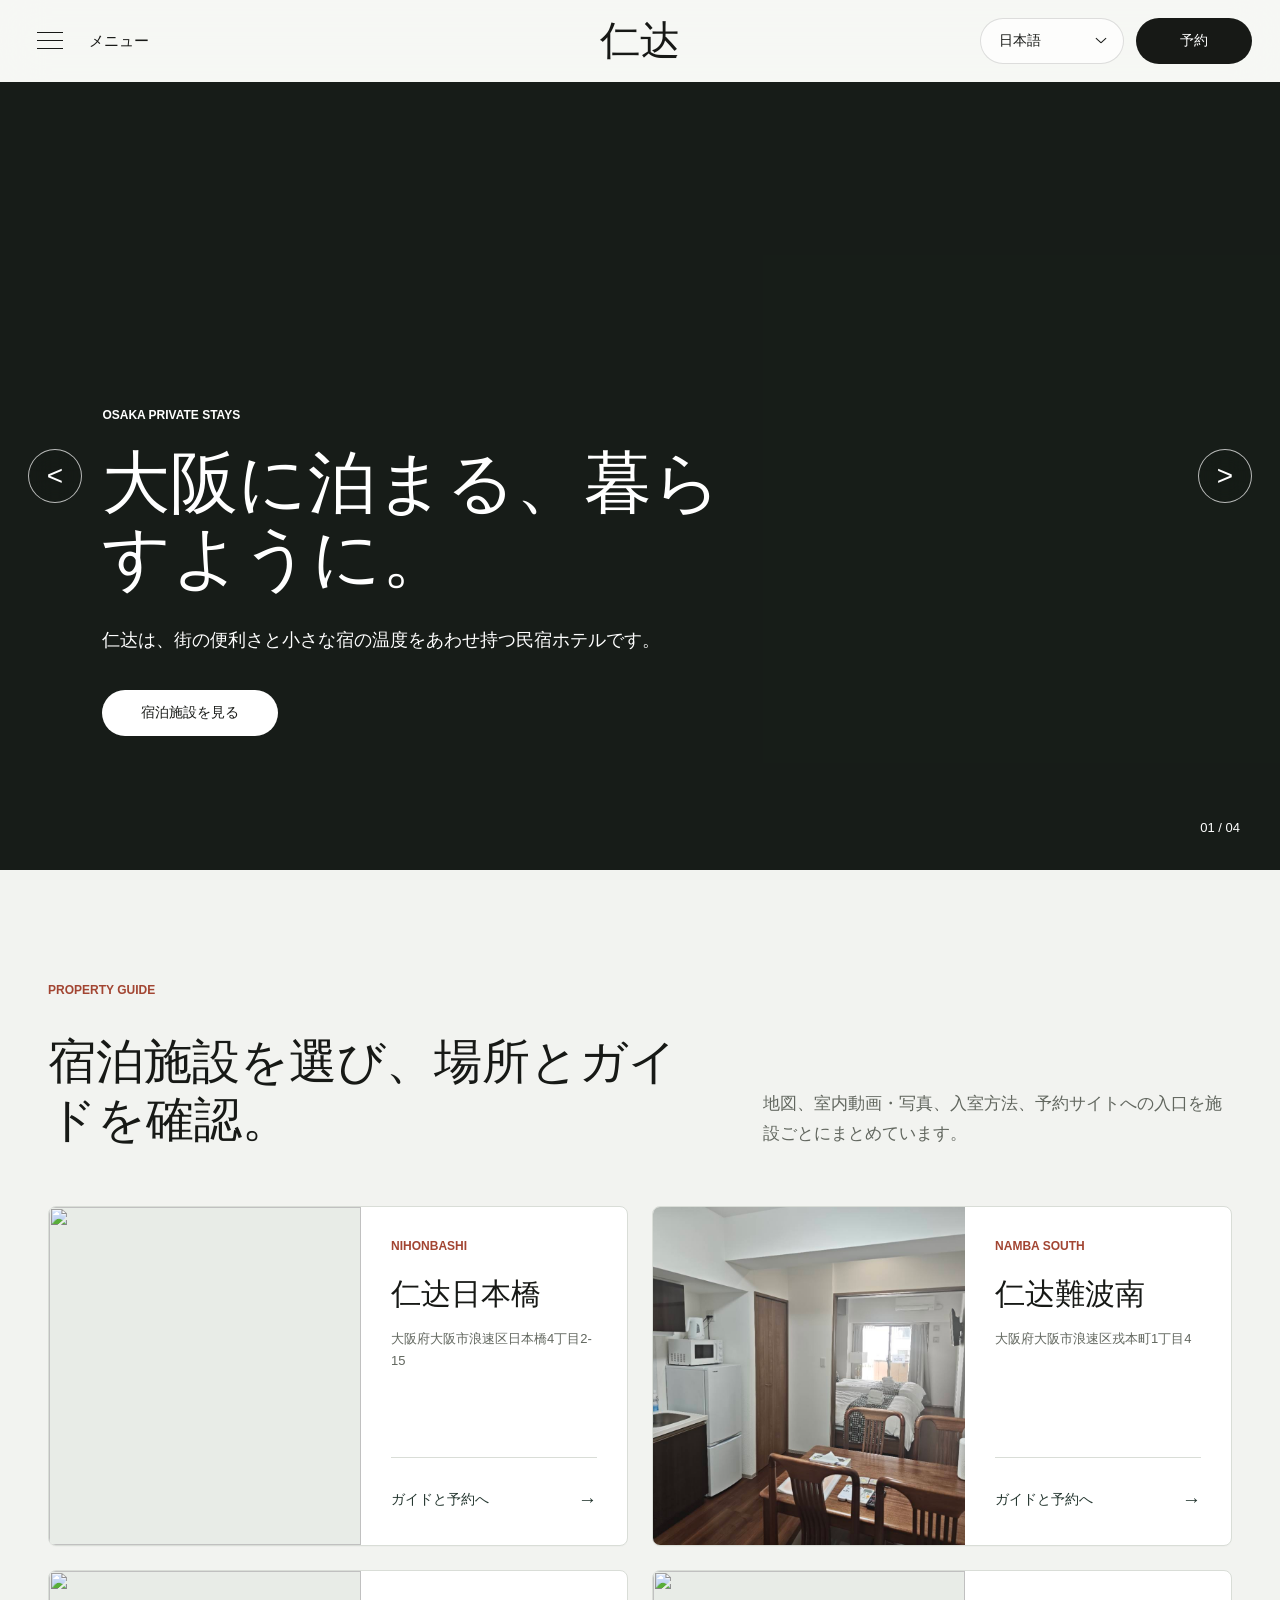
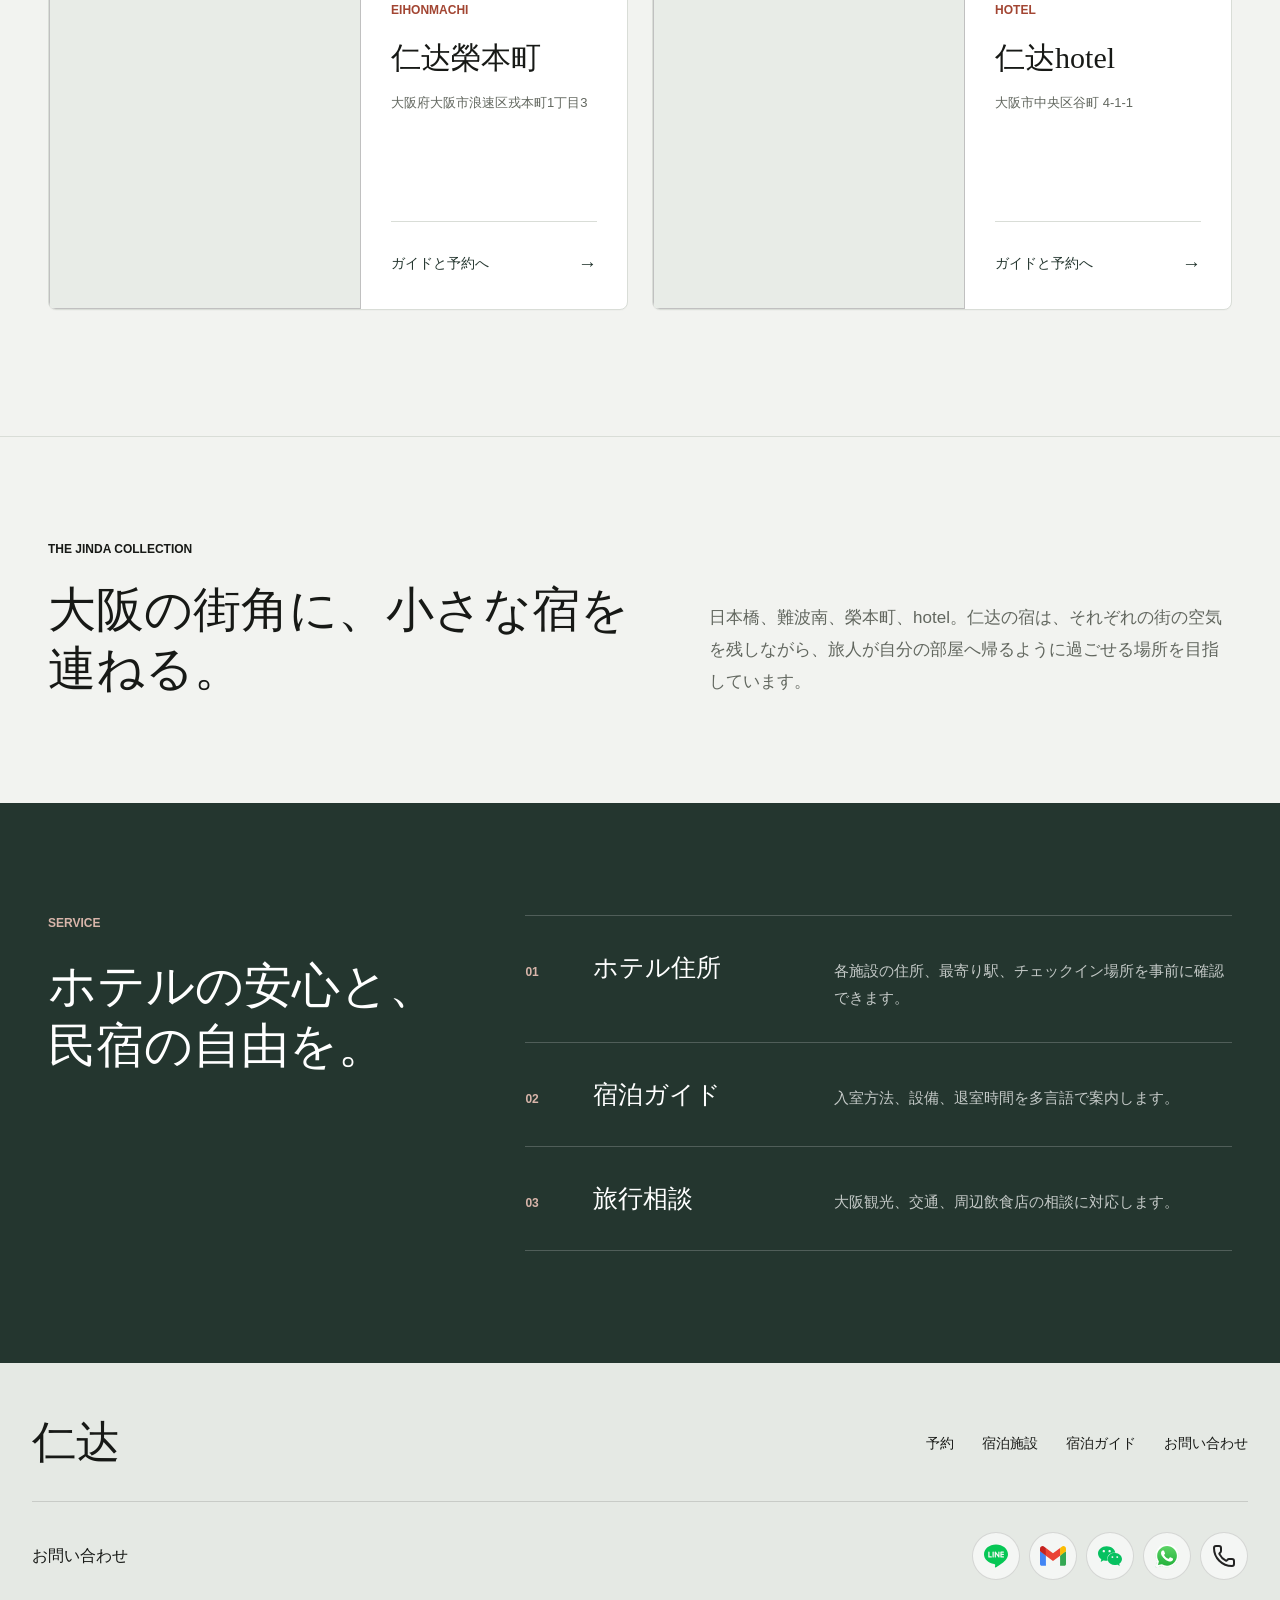
==== index.html @ 6b819063 "建立仁达网站项目基线" ====
<!doctype html>
<html lang="ja">
  <head>
    <meta charset="utf-8" />
    <meta name="viewport" content="width=device-width, initial-scale=1" />
    <title>仁达 | Osaka Private Stays</title>
    <meta name="description" content="仁达在大阪提供多处民宿酒店住宿，并以多语言整理位置、入住指南与预订入口。" />
    <link rel="stylesheet" href="./styles.css?v=20260803a" />
  </head>
  <body class="home-site">
    <header class="site-header">
      <div class="header-left">
        <button class="menu-button" type="button" aria-label="Menu" aria-controls="siteMenu" aria-expanded="false">
          <span></span>
          <span></span>
          <span></span>
        </button>
        <button class="menu-text" type="button" aria-controls="siteMenu" aria-expanded="false" data-i18n="menu">Menu</button>
      </div>

      <a class="brand" href="./index.html" aria-label="仁达 home">仁达</a>

      <div class="header-right">
        <div class="language-wrap" aria-label="Language">
          <select id="languageSelect" class="native-language-select" tabindex="-1" aria-hidden="true">
            <option value="ja">日本語</option>
            <option value="en">English</option>
            <option value="zhHant">繁體中文</option>
            <option value="zhHans">简体中文</option>
            <option value="ko">한국어</option>
            <option value="vi">Tiếng Việt</option>
            <option value="hi">हिंदी</option>
          </select>
          <button class="language-trigger" type="button" aria-haspopup="listbox" aria-expanded="false">
            <span class="language-current">日本語</span>
          </button>
          <div class="language-menu" role="listbox" aria-label="Language options">
            <button type="button" role="option" data-language-option="ja">日本語</button>
            <button type="button" role="option" data-language-option="en">English</button>
            <button type="button" role="option" data-language-option="zhHant">繁體中文</button>
            <button type="button" role="option" data-language-option="zhHans">简体中文</button>
            <button type="button" role="option" data-language-option="ko">한국어</button>
            <button type="button" role="option" data-language-option="vi">Tiếng Việt</button>
            <button type="button" role="option" data-language-option="hi">हिंदी</button>
          </div>
        </div>
        <a class="reserve-button" href="#reserve" data-i18n="reserve">Reserve</a>
      </div>
    </header>

    <aside class="menu-drawer" id="siteMenu" aria-hidden="true">
      <div class="drawer-panel">
        <div class="drawer-head">
          <span class="drawer-brand">仁达</span>
          <button class="drawer-close" type="button" aria-label="Close menu"><span aria-hidden="true"></span></button>
        </div>
        <nav class="drawer-nav" aria-label="Site menu">
          <a href="#reserve" data-i18n="navReserve">Reservation</a>
          <a href="#reserve" data-i18n="navProperties">Properties</a>
          <a href="#service" data-i18n="navService">Service</a>
          <a href="./guide.html" data-i18n="navGuide">Stay Guide</a>
          <a href="#contact" data-i18n="navContact">Contact</a>
        </nav>
      </div>
    </aside>

    <main>
      <section class="hero" aria-label="Osaka scenery carousel">
        <div class="slide is-active" style="--image: url('https://commons.wikimedia.org/wiki/Special:FilePath/Dotonbori,%20Osaka,%20at%20night,%20November%202016.jpg');"></div>
        <div class="slide" style="--image: url('https://commons.wikimedia.org/wiki/Special:FilePath/022%20Osaka,%20Japan%20-%20city%20view%20of%20Osaka%20from%20Umeda%20Sky%20Building%20in%20Osaka,%20Japan.jpg');"></div>
        <div class="slide" style="--image: url('https://www.goodfreephotos.com/albums/japan/osaka/osaka-castle-japan.jpg');"></div>
        <div class="slide" style="--image: url('https://images.unsplash.com/photo-1590559899731-a382839e5549?auto=format&fit=crop&w=2400&q=85');"></div>

        <div class="hero-shade"></div>

        <div class="hero-copy">
          <p class="eyebrow" data-i18n="eyebrow">OSAKA PRIVATE STAYS</p>
          <h1 data-i18n="headline">大阪に泊まる、暮らすように。</h1>
          <p data-i18n="subhead">仁达は、街の便利さと小さな宿の温度をあわせ持つ民宿ホテルです。</p>
          <a class="hero-cta" href="#reserve" data-i18n="heroCta">宿泊施設を見る</a>
        </div>

        <button class="slide-arrow slide-arrow-left" type="button" data-slide="prev" aria-label="Previous image">&lt;</button>
        <button class="slide-arrow slide-arrow-right" type="button" data-slide="next" aria-label="Next image">&gt;</button>

        <div class="slide-count" aria-live="polite"><span id="currentSlide">01</span> / 04</div>
      </section>

      <section class="property-entry" id="reserve" aria-label="Property selection">
        <div class="property-entry-head">
          <p class="section-kicker" data-i18n="propertyEntryKicker">CHOOSE YOUR ADDRESS</p>
          <h2 data-i18n="propertyEntryTitle">先选择想入住的位置。</h2>
          <p data-i18n="propertyEntryText">查看每个物件的地图、房内影片图片、入住方式，再进入 Booking / Agoda 查询价格。</p>
        </div>
        <div class="property-entry-grid" id="propertyEntryList"></div>
      </section>

      <section class="intro-section">
        <div>
          <p class="section-kicker" data-i18n="collection">THE JINDA COLLECTION</p>
          <h2 data-i18n="introTitle">大阪の街角に、小さな宿を連ねる。</h2>
        </div>
        <div class="intro-body">
          <p data-i18n="introBody">
            日本橋、難波南、榮本町、hotel。仁达の宿は、それぞれの街の空気を残しながら、旅人が自分の部屋へ帰るように過ごせる場所を目指しています。
          </p>
        </div>
      </section>

      <section class="service-section" id="service">
        <div class="service-copy">
          <p class="section-kicker" data-i18n="serviceKicker">SERVICE</p>
          <h2 data-i18n="serviceTitle">ホテルの安心と、民宿の自由を。</h2>
        </div>
        <ul class="service-list">
          <li>
            <span>01</span>
            <strong data-i18n="serviceOneTitle">ホテル住所</strong>
            <p data-i18n="serviceOneText">各施設の住所、最寄り駅、チェックイン場所を事前に確認できます。</p>
          </li>
          <li>
            <span>02</span>
            <strong data-i18n="serviceTwoTitle">宿泊ガイド</strong>
            <p data-i18n="serviceTwoText">入室方法、設備、退室時間を多言語で案内します。</p>
          </li>
          <li>
            <span>03</span>
            <strong data-i18n="serviceThreeTitle">旅行相談</strong>
            <p data-i18n="serviceThreeText">大阪観光、交通、周辺飲食店の相談に対応します。</p>
          </li>
        </ul>
      </section>
    </main>

    <footer class="site-footer" id="contact">
      <div class="footer-main">
        <a class="footer-brand" href="./index.html">仁达</a>
        <nav aria-label="Footer navigation">
          <a href="#reserve" data-i18n="footerReserve">Reservation</a>
          <a href="#reserve" data-i18n="footerProperties">Properties</a>
          <a href="./guide.html" data-i18n="footerGuide">Stay Guide</a>
          <a href="#contact" data-i18n="footerContact">Contact</a>
        </nav>
      </div>
      <div class="contact-panel" aria-label="Contact channels">
        <p data-i18n="contactTitle">聯絡我們</p>
        <div class="contact-logos">
          <a href="#" aria-label="LINE">
            <img class="contact-icon" src="./assets/icons/line.svg" alt="" />
            <span class="sr-only">LINE</span>
          </a>
          <a href="mailto:info@jinda-stay.jp" aria-label="Gmail">
            <img class="contact-icon contact-icon-wide" src="./assets/icons/gmail.svg" alt="" />
            <span class="sr-only">Gmail</span>
          </a>
          <a href="#" aria-label="WeChat">
            <img class="contact-icon" src="./assets/icons/wechat.svg" alt="" />
            <span class="sr-only">WeChat</span>
          </a>
          <a href="#" aria-label="WhatsApp">
            <img class="contact-icon" src="./assets/icons/whatsapp.svg" alt="" />
            <span class="sr-only">WhatsApp</span>
          </a>
          <a href="tel:+81600000000" aria-label="Phone">
            <img class="contact-icon" src="./assets/icons/phone.svg" alt="" />
            <span class="sr-only">Phone</span>
          </a>
        </div>
      </div>
    </footer>

    <script src="./hotel-data.js?v=20260803a"></script>
    <script src="./script.js?v=20260803a"></script>
  </body>
</html>
---- styles.css ----
:root {
  color-scheme: light;
  --ink: #171916;
  --muted: #62675f;
  --line: #d9ddd7;
  --canvas: #f2f3f0;
  --surface: #ffffff;
  --soft: #e8ece7;
  --forest: #24362f;
  --vermilion: #a24532;
  --blue: #315b78;
  --shadow-soft: 0 16px 44px rgba(27, 34, 29, 0.08);
  --shadow-float: 0 18px 54px rgba(20, 24, 21, 0.16);
  --radius: 8px;
  --header-height: 82px;
  --content-width: 1360px;
  font-family:
    -apple-system, BlinkMacSystemFont, "Segoe UI", "Noto Sans JP", "Noto Sans TC",
    "Noto Sans KR", "Noto Sans Devanagari", Arial, sans-serif;
  font-synthesis: none;
  text-rendering: optimizeLegibility;
}

* {
  box-sizing: border-box;
}

html {
  scroll-behavior: smooth;
}

body {
  margin: 0;
  min-width: 320px;
  background: var(--canvas);
  color: var(--ink);
  font-size: 16px;
  line-height: 1.65;
}

body.menu-open {
  overflow: hidden;
}

button,
select,
input {
  color: inherit;
  font: inherit;
}

button,
a {
  -webkit-tap-highlight-color: transparent;
}

button {
  border: 0;
}

a {
  color: inherit;
  text-decoration: none;
}

img,
video {
  display: block;
  max-width: 100%;
}

.sr-only {
  position: absolute;
  width: 1px;
  height: 1px;
  padding: 0;
  margin: -1px;
  overflow: hidden;
  clip: rect(0, 0, 0, 0);
  white-space: nowrap;
  border: 0;
}

:focus-visible {
  outline: 3px solid rgba(49, 91, 120, 0.45);
  outline-offset: 3px;
}

.site-header {
  position: sticky;
  z-index: 70;
  top: 0;
  display: grid;
  grid-template-columns: 1fr auto 1fr;
  align-items: center;
  width: 100%;
  height: var(--header-height);
  padding: 0 28px;
  background: rgba(247, 248, 245, 0.84);
  box-shadow: 0 1px 0 rgba(31, 39, 33, 0.08);
  backdrop-filter: blur(22px) saturate(145%);
}

.header-left,
.header-right {
  display: flex;
  align-items: center;
}

.header-left {
  justify-content: flex-start;
  gap: 13px;
}

.header-right {
  justify-content: flex-end;
  gap: 12px;
}

.menu-button,
.drawer-close {
  position: relative;
  flex: 0 0 auto;
  width: 44px;
  height: 44px;
  padding: 0;
  border-radius: 50%;
  background: transparent;
  cursor: pointer;
  transition: background-color 180ms ease, transform 100ms ease-out;
}

.menu-button:hover,
.drawer-close:hover {
  background: rgba(23, 25, 22, 0.07);
}

.menu-button:active,
.drawer-close:active,
.language-trigger:active,
.reserve-button:active,
.hero-cta:active,
.map-open-link:active,
.guide-ota-links a:active,
.room-card a:active {
  transform: scale(0.97);
}

.menu-button span {
  position: absolute;
  left: 9px;
  width: 26px;
  height: 1px;
  background: currentColor;
}

.menu-button span:nth-child(1) {
  top: 13px;
}

.menu-button span:nth-child(2) {
  top: 21px;
}

.menu-button span:nth-child(3) {
  top: 29px;
}

.menu-text {
  padding: 8px 4px;
  background: transparent;
  font-size: 15px;
  font-weight: 600;
  cursor: pointer;
}

.brand,
.drawer-brand,
.footer-brand {
  font-family: "Yu Mincho", "Hiragino Mincho ProN", "Noto Serif JP", "Noto Serif TC", Georgia, serif;
  font-weight: 500;
  line-height: 1;
}

.brand {
  padding: 7px 15px;
  font-size: 40px;
}

.native-language-select {
  position: absolute;
  width: 1px;
  height: 1px;
  opacity: 0;
  pointer-events: none;
}

.language-wrap {
  position: relative;
}

.language-trigger {
  position: relative;
  display: flex;
  align-items: center;
  justify-content: space-between;
  min-width: 144px;
  height: 46px;
  padding: 0 42px 0 18px;
  border: 1px solid rgba(23, 25, 22, 0.14);
  border-radius: 999px;
  background: rgba(255, 255, 255, 0.72);
  font-size: 14px;
  font-weight: 600;
  white-space: nowrap;
  cursor: pointer;
  transition: background-color 180ms ease, border-color 180ms ease, transform 100ms ease-out;
}

.language-trigger::before,
.language-trigger::after {
  position: absolute;
  top: 21px;
  width: 7px;
  height: 1px;
  background: currentColor;
  content: "";
  transition: transform 220ms ease;
}

.language-trigger::before {
  right: 21px;
  transform: rotate(42deg);
}

.language-trigger::after {
  right: 16px;
  transform: rotate(-42deg);
}

.language-wrap.is-open .language-trigger,
.language-trigger:hover {
  border-color: rgba(23, 25, 22, 0.3);
  background: var(--surface);
}

.language-wrap.is-open .language-trigger::before {
  transform: rotate(-42deg);
}

.language-wrap.is-open .language-trigger::after {
  transform: rotate(42deg);
}

.language-menu {
  position: absolute;
  z-index: 90;
  top: calc(100% + 10px);
  right: 0;
  display: grid;
  grid-template-columns: repeat(2, minmax(0, 1fr));
  width: 320px;
  padding: 8px;
  border: 1px solid rgba(23, 25, 22, 0.1);
  border-radius: var(--radius);
  background: rgba(255, 255, 255, 0.94);
  box-shadow: var(--shadow-float);
  opacity: 0;
  transform: translateY(-6px) scale(0.98);
  transform-origin: top right;
  pointer-events: none;
  backdrop-filter: blur(24px) saturate(150%);
  transition: opacity 180ms ease, transform 260ms cubic-bezier(0.2, 0.8, 0.2, 1);
}

.language-wrap.is-open .language-menu {
  opacity: 1;
  transform: translateY(0) scale(1);
  pointer-events: auto;
}

.language-menu button {
  min-height: 46px;
  padding: 10px 12px;
  border-radius: 6px;
  background: transparent;
  text-align: left;
  white-space: nowrap;
  cursor: pointer;
  transition: background-color 160ms ease, color 160ms ease;
}

.language-menu button:hover,
.language-menu button[aria-selected="true"] {
  background: var(--soft);
  color: var(--forest);
}

.reserve-button,
.hero-cta,
.map-open-link,
.guide-ota-links a,
.ota-actions a {
  display: inline-flex;
  align-items: center;
  justify-content: center;
  min-height: 46px;
  border-radius: 999px;
  font-weight: 650;
  line-height: 1.25;
  transition: background-color 180ms ease, color 180ms ease, border-color 180ms ease, transform 100ms ease-out;
}

.reserve-button {
  min-width: 116px;
  padding: 0 23px;
  background: var(--ink);
  color: #fff;
  font-size: 14px;
  white-space: nowrap;
}

.reserve-button:hover,
.hero-cta:hover {
  background: var(--forest);
}

.back-link {
  display: inline-flex;
  align-items: center;
  min-height: 44px;
  font-weight: 650;
}

.back-link::before {
  width: 9px;
  height: 9px;
  margin-right: 11px;
  border-bottom: 1px solid currentColor;
  border-left: 1px solid currentColor;
  content: "";
  transform: rotate(45deg);
}

.menu-drawer {
  position: fixed;
  z-index: 100;
  inset: 0;
  background: rgba(11, 14, 12, 0.48);
  opacity: 0;
  pointer-events: none;
  transition: opacity 260ms ease;
}

.menu-drawer.is-open {
  opacity: 1;
  pointer-events: auto;
}

.drawer-panel {
  width: min(440px, 92vw);
  height: 100%;
  padding: 28px 34px 42px;
  background: rgba(250, 251, 248, 0.97);
  box-shadow: var(--shadow-float);
  transform: translateX(-100%);
  backdrop-filter: blur(26px) saturate(135%);
  transition: transform 380ms cubic-bezier(0.2, 0.8, 0.2, 1);
}

.menu-drawer.is-open .drawer-panel {
  transform: translateX(0);
}

.drawer-head {
  display: flex;
  align-items: center;
  justify-content: space-between;
  min-height: 58px;
}

.drawer-brand {
  font-size: 40px;
}

.drawer-close span::before,
.drawer-close span::after {
  position: absolute;
  top: 21px;
  left: 11px;
  width: 22px;
  height: 1px;
  background: currentColor;
  content: "";
}

.drawer-close span::before {
  transform: rotate(45deg);
}

.drawer-close span::after {
  transform: rotate(-45deg);
}

.drawer-nav {
  display: grid;
  margin-top: 80px;
}

.drawer-nav a {
  position: relative;
  padding: 20px 40px 20px 0;
  border-bottom: 1px solid var(--line);
  font-family: "Yu Mincho", "Hiragino Mincho ProN", "Noto Serif JP", "Noto Serif TC", Georgia, serif;
  font-size: 30px;
  line-height: 1.25;
  transition: color 180ms ease, padding-left 200ms ease;
}

.drawer-nav a::after {
  position: absolute;
  top: 50%;
  right: 8px;
  width: 9px;
  height: 9px;
  border-top: 1px solid currentColor;
  border-right: 1px solid currentColor;
  content: "";
  transform: translateY(-50%) rotate(45deg);
}

.drawer-nav a:hover {
  padding-left: 8px;
  color: var(--vermilion);
}

.hero {
  position: relative;
  width: 100%;
  height: min(880px, calc(100svh - 112px));
  min-height: 620px;
  overflow: hidden;
  background: #202822;
  touch-action: pan-y;
}

.slide {
  position: absolute;
  inset: 0;
  background-image: var(--image);
  background-position: center;
  background-size: cover;
  opacity: 0;
  transform: scale(1.015);
  transition: opacity 680ms ease, transform 1200ms cubic-bezier(0.2, 0.7, 0.2, 1);
}

.slide.is-active {
  opacity: 1;
  transform: scale(1);
}

.hero-shade {
  position: absolute;
  inset: 0;
  background: rgba(10, 13, 11, 0.42);
}

.hero-copy {
  position: absolute;
  z-index: 2;
  bottom: 17%;
  left: max(48px, 8vw);
  width: min(680px, 70vw);
  color: #fff;
}

.eyebrow,
.section-kicker {
  margin: 0;
  font-size: 12px;
  font-weight: 750;
  letter-spacing: 0;
  line-height: 1.4;
  text-transform: uppercase;
}

.eyebrow {
  margin-bottom: 22px;
}

.hero-copy h1,
.intro-section h2,
.property-entry-head h2,
.service-copy h2,
.guide-hero h1,
.guide-panel h2,
.rooms-hero h1,
.section-heading h2,
.room-card h3 {
  margin: 0;
  font-family: "Yu Mincho", "Hiragino Mincho ProN", "Noto Serif JP", "Noto Serif TC", Georgia, serif;
  font-weight: 500;
  letter-spacing: 0;
}

html[lang="hi"] .hero-copy h1,
html[lang="hi"] .intro-section h2,
html[lang="hi"] .property-entry-head h2,
html[lang="hi"] .service-copy h2,
html[lang="hi"] .guide-hero h1,
html[lang="hi"] .guide-panel h2,
html[lang="hi"] .rooms-hero h1,
html[lang="hi"] .section-heading h2,
html[lang="hi"] .room-card h3 {
  font-family: "Noto Sans Devanagari", "Segoe UI", Arial, sans-serif;
  font-weight: 580;
}

.hero-copy h1 {
  max-width: 640px;
  font-size: 68px;
  line-height: 1.1;
}

.hero-copy > p:last-of-type {
  max-width: 580px;
  margin: 28px 0 0;
  font-size: 18px;
  line-height: 1.8;
}

.hero-cta {
  min-width: 176px;
  margin-top: 34px;
  padding: 0 24px;
  background: #fff;
  color: var(--ink);
  font-size: 14px;
}

.hero-cta:hover {
  color: #fff;
}

.slide-arrow {
  position: absolute;
  z-index: 3;
  top: 50%;
  display: grid;
  width: 54px;
  height: 54px;
  place-items: center;
  border: 1px solid rgba(255, 255, 255, 0.7);
  border-radius: 50%;
  background: rgba(17, 21, 18, 0.24);
  color: #fff;
  font-size: 28px;
  line-height: 1;
  cursor: pointer;
  backdrop-filter: blur(12px);
  transform: translateY(-50%);
  transition: background-color 180ms ease, transform 100ms ease-out;
}

.slide-arrow:hover {
  background: rgba(17, 21, 18, 0.58);
}

.slide-arrow:active {
  transform: translateY(-50%) scale(0.94);
}

.slide-arrow-left {
  left: 28px;
}

.slide-arrow-right {
  right: 28px;
}

.slide-count {
  position: absolute;
  z-index: 3;
  right: 40px;
  bottom: 32px;
  color: #fff;
  font-size: 13px;
  font-variant-numeric: tabular-nums;
}

.property-entry,
.intro-section,
.service-section,
.site-footer {
  width: 100%;
}

.property-entry {
  max-width: var(--content-width);
  margin: 0 auto;
  padding: 112px 48px 126px;
}

.property-entry-head {
  display: grid;
  grid-template-columns: minmax(0, 1.15fr) minmax(300px, 0.85fr);
  gap: 34px 80px;
  align-items: end;
  margin-bottom: 56px;
}

.property-entry-head .section-kicker {
  grid-column: 1 / -1;
  color: var(--vermilion);
}

.property-entry-head h2 {
  font-size: 48px;
  line-height: 1.22;
}

.property-entry-head > p:last-child {
  margin: 0;
  color: var(--muted);
  font-size: 17px;
  line-height: 1.8;
}

.property-entry-grid {
  display: grid;
  grid-template-columns: repeat(2, minmax(0, 1fr));
  gap: 24px;
}

.property-entry-card {
  display: grid;
  grid-template-columns: minmax(0, 1.08fr) minmax(250px, 0.92fr);
  min-height: 340px;
  overflow: hidden;
  border: 1px solid var(--line);
  border-radius: var(--radius);
  background: var(--surface);
  box-shadow: 0 1px 0 rgba(20, 24, 21, 0.02);
  transition: border-color 200ms ease, box-shadow 260ms ease, transform 260ms cubic-bezier(0.2, 0.8, 0.2, 1);
}

.property-entry-card:hover {
  border-color: rgba(36, 54, 47, 0.35);
  box-shadow: var(--shadow-soft);
  transform: translateY(-3px);
}

.property-entry-media {
  min-width: 0;
  min-height: 100%;
  margin: 0;
  overflow: hidden;
  background: var(--soft);
}

.property-entry-media img {
  width: 100%;
  height: 100%;
  object-fit: cover;
  transition: transform 700ms cubic-bezier(0.2, 0.7, 0.2, 1);
}

.property-entry-card:hover .property-entry-media img {
  transform: scale(1.025);
}

.property-entry-copy {
  display: flex;
  min-width: 0;
  padding: 30px;
  flex-direction: column;
}

.property-entry-copy > span {
  color: var(--vermilion);
  font-size: 12px;
  font-weight: 750;
}

.property-entry-copy strong {
  margin-top: 18px;
  font-family: "Yu Mincho", "Hiragino Mincho ProN", "Noto Serif JP", "Noto Serif TC", Georgia, serif;
  font-size: 30px;
  font-weight: 500;
  line-height: 1.25;
}

html[lang="hi"] .property-entry-copy strong {
  font-family: "Noto Sans Devanagari", "Segoe UI", Arial, sans-serif;
  font-weight: 600;
}

.property-entry-copy small {
  margin-top: 16px;
  color: var(--muted);
  font-size: 13px;
  line-height: 1.65;
}

.property-entry-copy em {
  display: flex;
  align-items: center;
  justify-content: space-between;
  gap: 18px;
  margin-top: auto;
  padding-top: 26px;
  border-top: 1px solid var(--line);
  color: var(--forest);
  font-size: 14px;
  font-style: normal;
  font-weight: 700;
}

.property-entry-copy em span:last-child {
  font-size: 19px;
  transition: transform 180ms ease;
}

.property-entry-card:hover .property-entry-copy em span:last-child {
  transform: translateX(4px);
}

.intro-section {
  display: grid;
  grid-template-columns: minmax(0, 1fr) minmax(0, 0.9fr);
  gap: 80px;
  max-width: var(--content-width);
  margin: 0 auto;
  padding: 104px 48px;
  border-top: 1px solid var(--line);
}

.intro-section h2 {
  max-width: 620px;
  margin-top: 22px;
  font-size: 48px;
  line-height: 1.24;
}

.intro-body {
  display: flex;
  align-items: end;
}

.intro-body p {
  margin: 0;
  color: var(--muted);
  font-size: 17px;
  line-height: 1.9;
}

.service-section {
  display: grid;
  grid-template-columns: minmax(300px, 0.72fr) minmax(0, 1.28fr);
  gap: 80px;
  padding: 112px max(48px, calc((100vw - 1264px) / 2));
  background: var(--forest);
  color: #fff;
}

.service-copy .section-kicker {
  color: #d8b5aa;
}

.service-copy h2 {
  max-width: 480px;
  margin-top: 24px;
  font-size: 48px;
  line-height: 1.25;
}

.service-list {
  margin: 0;
  padding: 0;
  list-style: none;
}

.service-list li {
  display: grid;
  grid-template-columns: 46px minmax(150px, 0.55fr) minmax(0, 1fr);
  gap: 22px;
  align-items: baseline;
  padding: 31px 0;
  border-top: 1px solid rgba(255, 255, 255, 0.2);
}

.service-list li:last-child {
  border-bottom: 1px solid rgba(255, 255, 255, 0.2);
}

.service-list span {
  color: #d8b5aa;
  font-size: 12px;
  font-weight: 750;
}

.service-list strong {
  font-family: "Yu Mincho", "Hiragino Mincho ProN", "Noto Serif JP", "Noto Serif TC", Georgia, serif;
  font-size: 25px;
  font-weight: 500;
}

html[lang="hi"] .service-list strong {
  font-family: "Noto Sans Devanagari", "Segoe UI", Arial, sans-serif;
  font-weight: 600;
}

.service-list p {
  margin: 0;
  color: rgba(255, 255, 255, 0.73);
  font-size: 15px;
  line-height: 1.8;
}

.site-footer {
  padding: 58px max(32px, calc((100vw - 1264px) / 2)) 34px;
  background: #e5e9e4;
}

.footer-main,
.contact-panel {
  display: flex;
  align-items: center;
  justify-content: space-between;
  gap: 32px;
}

.footer-main {
  padding-bottom: 36px;
  border-bottom: 1px solid rgba(23, 25, 22, 0.14);
}

.footer-brand {
  font-size: 44px;
}

.site-footer nav {
  display: flex;
  flex-wrap: wrap;
  justify-content: flex-end;
  gap: 12px 28px;
}

.site-footer nav a {
  font-size: 14px;
  font-weight: 650;
}

.site-footer nav a:hover {
  color: var(--vermilion);
}

.contact-panel {
  padding-top: 30px;
}

.contact-panel p {
  margin: 0;
  font-weight: 700;
}

.contact-logos {
  display: flex;
  flex-wrap: wrap;
  justify-content: flex-end;
  gap: 9px;
}

.contact-logos a {
  display: grid;
  width: 48px;
  height: 48px;
  place-items: center;
  border: 1px solid rgba(23, 25, 22, 0.14);
  border-radius: 50%;
  background: rgba(255, 255, 255, 0.58);
  transition: background-color 180ms ease, border-color 180ms ease, transform 180ms ease;
}

.contact-logos a:hover {
  border-color: rgba(23, 25, 22, 0.32);
  background: #fff;
  transform: translateY(-2px);
}

.contact-icon {
  width: 24px;
  height: 24px;
  object-fit: contain;
}

.contact-icon-wide {
  width: 26px;
}

.guide-page,
.rooms-page {
  width: min(100%, 1440px);
  margin: 0 auto;
  padding: 78px 48px 110px;
}

.guide-hero,
.rooms-hero {
  max-width: 920px;
  margin-bottom: 58px;
}

.guide-hero .section-kicker,
.rooms-hero .section-kicker,
.section-heading .section-kicker,
.guide-panel .section-kicker {
  color: var(--vermilion);
}

.guide-hero h1,
.rooms-hero h1 {
  margin-top: 18px;
  font-size: 56px;
  line-height: 1.18;
}

.guide-hero > p:last-of-type {
  max-width: 720px;
  margin: 24px 0 0;
  color: var(--muted);
  font-size: 17px;
}

.property-switcher {
  display: flex;
  flex-wrap: wrap;
  gap: 9px;
  margin-top: 34px;
}

.property-switcher button {
  min-height: 44px;
  padding: 0 18px;
  border: 1px solid var(--line);
  border-radius: 999px;
  background: var(--surface);
  font-size: 14px;
  font-weight: 650;
  cursor: pointer;
  transition: background-color 180ms ease, color 180ms ease, border-color 180ms ease, transform 100ms ease-out;
}

.property-switcher button:hover {
  border-color: rgba(36, 54, 47, 0.42);
}

.property-switcher button:active {
  transform: scale(0.97);
}

.property-switcher button[aria-pressed="true"] {
  border-color: var(--forest);
  background: var(--forest);
  color: #fff;
}

.guide-layout {
  display: grid;
  grid-template-columns: minmax(0, 0.95fr) minmax(0, 1.05fr);
  gap: 22px;
  align-items: start;
}

.guide-details {
  margin-top: 22px;
}

.guide-entry-demo {
  margin-top: 22px;
}

.guide-layout > .guide-entry-demo {
  margin-top: 0;
}

.guide-layout .entry-demo-header {
  grid-template-columns: 1fr;
  gap: 20px;
}

.guide-layout .demo-mode-switch {
  width: 100%;
}

.guide-layout .demo-mode-switch button {
  min-width: 0;
  flex: 1;
}

.guide-layout .entry-demo-stage {
  grid-template-columns: 1fr;
  gap: 24px;
}

.guide-layout .demo-instructions {
  padding: 22px 0 0;
  border-top: 1px solid var(--line);
  border-left: 0;
}

.guide-room-panel {
  margin-top: 22px;
}

.guide-entry-demo[hidden],
.demo-scene[hidden] {
  display: none;
}

.entry-demo-panel {
  overflow: hidden;
}

.entry-demo-header {
  display: grid;
  grid-template-columns: minmax(0, 1fr) auto;
  gap: 32px;
  align-items: end;
}

.entry-demo-header .guide-panel-head {
  max-width: 720px;
}

.demo-mode-switch {
  display: flex;
  gap: 4px;
  padding: 4px;
  border: 1px solid var(--line);
  border-radius: 8px;
  background: var(--soft);
}

.demo-mode-switch button {
  min-height: 42px;
  padding: 0 17px;
  border: 0;
  border-radius: 6px;
  background: transparent;
  color: var(--muted);
  font-size: 13px;
  font-weight: 700;
  cursor: pointer;
  transition: background-color 180ms ease, color 180ms ease, box-shadow 180ms ease, transform 100ms ease-out;
}

.demo-mode-switch button:hover {
  color: var(--ink);
}

.demo-mode-switch button:active {
  transform: scale(0.97);
}

.demo-mode-switch button[aria-selected="true"] {
  background: var(--surface);
  color: var(--ink);
  box-shadow: 0 1px 7px rgba(31, 31, 28, 0.09);
}

.entry-demo-stage {
  display: grid;
  grid-template-columns: minmax(360px, 1.15fr) minmax(260px, 0.85fr);
  gap: 32px;
  align-items: stretch;
  margin-top: 30px;
}

.demo-visual-wrap {
  position: relative;
  min-height: 410px;
  overflow: hidden;
  border: 1px solid rgba(43, 48, 44, 0.12);
  border-radius: 8px;
  background: #e9ece8;
}

.demo-scene,
.lobby-wall,
.room-wall {
  position: absolute;
  inset: 0;
}

.lobby-wall {
  overflow: hidden;
  background: #d8d5cd;
}

.lobby-wall::after {
  position: absolute;
  right: 0;
  bottom: 0;
  left: 0;
  height: 18%;
  background: #b9b7b0;
  content: "";
}

.lobby-sign {
  position: absolute;
  z-index: 2;
  top: 24px;
  left: 6%;
  color: #434844;
  font-size: 11px;
  font-weight: 800;
}

.lobby-intercom {
  position: absolute;
  z-index: 3;
  top: 20px;
  right: 6%;
  left: auto;
  width: min(42%, 190px);
  min-width: 142px;
  min-height: 368px;
  padding: 12px 11px 14px;
  border: 2px solid #343936;
  border-radius: 3px;
  background: #1d211f;
  box-shadow: 0 20px 42px rgba(27, 31, 28, 0.24);
}

.lobby-intercom-top {
  position: relative;
  height: 66px;
}

.lobby-sensor {
  position: absolute;
  top: 7px;
  left: 8px;
  width: 31px;
  height: 35px;
  border-radius: 3px;
  background: #282c2a;
  box-shadow: inset 0 0 0 1px rgba(255, 255, 255, 0.05);
}

.lobby-camera {
  position: absolute;
  top: 2px;
  left: 50%;
  width: 48px;
  height: 48px;
  border: 8px solid #303532;
  border-radius: 50%;
  background: #151918;
  box-shadow: inset 0 0 0 3px #252c29, 0 0 0 1px rgba(255, 255, 255, 0.08);
  transform: translateX(-50%);
}

.lobby-camera::after {
  position: absolute;
  top: 50%;
  left: 50%;
  width: 8px;
  height: 8px;
  border-radius: 50%;
  background: #59645f;
  content: "";
  transform: translate(-50%, -50%);
}

.lobby-speaker {
  position: absolute;
  top: 10px;
  right: 5px;
  display: flex;
  gap: 4px;
}

.lobby-speaker i {
  width: 3px;
  height: 28px;
  border-radius: 2px;
  background: #2b302d;
}

.lobby-status-bar {
  position: absolute;
  bottom: 6px;
  left: 13px;
  width: 17px;
  height: 3px;
  border-radius: 3px;
  background: #42b5e8;
  box-shadow: 0 0 8px rgba(66, 181, 232, 0.68);
}

.demo-device-screen {
  display: grid;
  min-height: 62px;
  padding: 8px 9px;
  align-content: space-between;
  border-radius: 4px;
  background: #dfe9dc;
  color: #24362d;
  font-family: "Segoe UI", sans-serif;
}

.demo-device-screen > span {
  font-size: 8px;
  font-weight: 800;
}

.demo-phase-label {
  display: block;
  overflow: hidden;
  margin-top: 5px;
  color: #4c5f53;
  font-size: 7px;
  font-weight: 750;
  line-height: 1.2;
  text-overflow: ellipsis;
  white-space: nowrap;
}

.lobby-screen.is-touched {
  border-color: #6e8586;
  background: #25353b;
  box-shadow: 0 0 0 2px rgba(66, 181, 232, 0.22);
}

.lobby-screen {
  display: flex;
  min-height: 264px;
  padding: 8px;
  flex-direction: column;
  border: 1px solid #394744;
  border-radius: 2px;
  background: #1c292f;
  color: #f1f5f4;
  box-shadow: inset 0 0 18px rgba(0, 0, 0, 0.28);
}

.lobby-screen-heading {
  min-height: 47px;
  padding: 2px 2px 6px;
  border-bottom: 1px solid rgba(255, 255, 255, 0.12);
}

.lobby-screen-heading > span:first-child {
  display: block;
  color: #dbe5e3;
  font-size: 8px;
  font-weight: 800;
}

.lobby-screen .demo-phase-label {
  min-height: 17px;
  color: #aebebc;
  text-overflow: clip;
  white-space: normal;
}

.lobby-screen .demo-code-display {
  min-height: 27px;
  padding: 4px 2px 3px;
  gap: 8px;
  border-bottom: 1px solid rgba(255, 255, 255, 0.12);
  color: #fff;
  font-size: 16px;
}

.lobby-screen-controls {
  display: grid;
  grid-template-columns: minmax(0, 1fr) 34px;
  gap: 7px;
  align-items: end;
  margin-top: 5px;
}

.lobby-keypad {
  gap: 2px 5px;
  margin-top: 0;
}

.lobby-keypad .demo-key {
  height: 21px;
  aspect-ratio: auto;
  border: 0;
  border-bottom: 1px solid rgba(255, 255, 255, 0.18);
  border-radius: 0;
  background: transparent;
  font-size: 10px;
}

.lobby-screen-footer {
  display: flex;
  min-height: 20px;
  margin-top: auto;
  align-items: end;
  justify-content: space-between;
  border-top: 1px solid rgba(255, 255, 255, 0.12);
  color: #9da9a6;
  font-size: 6px;
}

.demo-code-display {
  display: flex;
  min-height: 20px;
  gap: 6px;
  align-items: center;
  font-size: 13px;
  font-variant-numeric: tabular-nums;
  font-weight: 800;
}

.demo-code-display i {
  opacity: 0;
  font-style: normal;
}

.demo-code-display i.is-visible {
  opacity: 1;
}

.demo-keypad {
  display: grid;
  grid-template-columns: repeat(3, 1fr);
  gap: 6px;
  margin-top: 12px;
}

.demo-key {
  display: grid;
  aspect-ratio: 1;
  place-items: center;
  border: 1px solid rgba(255, 255, 255, 0.16);
  border-radius: 50%;
  background: #343a36;
  color: #f7f8f6;
  font-family: "Segoe UI", sans-serif;
  font-size: 10px;
  font-style: normal;
  font-weight: 650;
}

.demo-confirm {
  border-color: rgba(202, 229, 211, 0.38);
  color: #cfe7d7;
  font-size: 8px;
}

.demo-call {
  position: static;
  display: grid;
  width: 100%;
  height: 72px;
  place-items: center;
  border: 1px solid #79d1c4;
  border-radius: 2px;
  background: #25b9ad;
  color: #fff;
  font-family: "Segoe UI", sans-serif;
  font-size: 7px;
  font-weight: 800;
  writing-mode: vertical-rl;
}

.demo-call.is-tapped {
  border-color: #bfeee8;
  background: #157f78;
  box-shadow: 0 0 0 3px rgba(37, 185, 173, 0.24);
  transform: scale(0.96);
}

.demo-unlock-light {
  position: absolute;
  right: 14px;
  bottom: 12px;
  width: 9px;
  height: 9px;
  border-radius: 50%;
  background: #6c756f;
  box-shadow: 0 0 0 4px rgba(255, 255, 255, 0.05);
}

.demo-unlock-light.is-unlocked {
  background: #58a970;
  box-shadow: 0 0 0 6px rgba(88, 169, 112, 0.2);
}

.lobby-door {
  position: absolute;
  z-index: 1;
  right: auto;
  bottom: 0;
  left: 5%;
  width: 43%;
  height: 86%;
  overflow: hidden;
  border: 9px solid #4c524f;
  border-bottom: 0;
  background: #aebfbd;
}

.lobby-door::after {
  position: absolute;
  top: 0;
  bottom: 0;
  left: 50%;
  width: 2px;
  background: #535b57;
  content: "";
  transform: translateX(-50%);
}

.glass-door {
  position: absolute;
  top: 0;
  bottom: 0;
  width: 50%;
  border: 1px solid rgba(255, 255, 255, 0.38);
  background: rgba(223, 236, 233, 0.5);
}

.glass-door-left {
  left: 0;
}

.glass-door-right {
  right: 0;
}

.lobby-door.is-open .glass-door-left {
  transform: translateX(-83%);
}

.lobby-door.is-open .glass-door-right {
  transform: translateX(83%);
}

.room-wall {
  overflow: hidden;
  background: #d8d4cb;
}

.room-wall::after {
  position: absolute;
  right: 0;
  bottom: 0;
  left: 0;
  height: 12%;
  background: #bbb6ac;
  content: "";
}

.room-door-frame {
  position: absolute;
  z-index: 1;
  bottom: 0;
  left: 50%;
  width: min(54%, 290px);
  height: 94%;
  border: 10px solid #3e332c;
  border-bottom: 0;
  background: #282522;
  perspective: 900px;
  transform: translateX(-50%);
}

.room-door-leaf {
  position: absolute;
  inset: 0;
  background: #69503e;
  box-shadow: inset 0 0 0 1px rgba(255, 255, 255, 0.08);
  transform-origin: left center;
}

.room-door-label {
  position: absolute;
  top: 34px;
  left: 50%;
  color: rgba(255, 255, 255, 0.72);
  font-size: 9px;
  font-weight: 800;
  transform: translateX(-50%);
}

.room-lock {
  position: absolute;
  top: 98px;
  right: 18px;
  width: 88px;
  min-height: 222px;
  padding: 9px;
  border-radius: 7px;
  background: #1f2421;
  box-shadow: 0 14px 28px rgba(24, 22, 20, 0.32);
}

.room-wake-bar {
  display: grid;
  min-height: 17px;
  margin-bottom: 7px;
  place-items: center;
  border: 1px solid #565f59;
  border-radius: 3px;
  background: #3c443f;
  color: #dce8df;
  font-family: "Segoe UI", sans-serif;
  font-size: 6px;
  font-weight: 800;
}

.room-wake-bar.is-tapped {
  border-color: #cfe7d7;
  background: #426854;
  box-shadow: 0 0 0 3px rgba(88, 169, 112, 0.2);
  transform: scale(0.96);
}

.room-lock-screen {
  position: relative;
  min-height: 40px;
  padding: 7px;
}

.room-random-text {
  position: absolute;
  right: 7px;
  bottom: 7px;
  opacity: 0;
  color: #315f43;
  font-family: "Segoe UI", sans-serif;
  font-size: 9px;
  font-weight: 850;
  letter-spacing: 0.09em;
  transition: opacity 180ms ease;
}

.room-random-text.is-visible {
  opacity: 1;
}

.room-keypad {
  gap: 4px;
  margin-top: 8px;
}

.room-keypad .demo-key {
  font-size: 8px;
}

.room-handle {
  position: absolute;
  right: 8px;
  bottom: -29px;
  width: 58px;
  height: 11px;
  border-radius: 999px;
  background: #c8cbc8;
  box-shadow: 0 4px 7px rgba(0, 0, 0, 0.24);
  transform-origin: right center;
}

.room-handle::after {
  position: absolute;
  right: -3px;
  top: -5px;
  width: 21px;
  height: 21px;
  border: 4px solid #aeb3af;
  border-radius: 50%;
  content: "";
}

.room-lock .demo-unlock-light {
  right: auto;
  bottom: -27px;
  left: 4px;
}

.demo-key.is-tapped {
  border-color: #cfe7d7;
  background: #426854;
  color: #fff;
  box-shadow: 0 0 0 3px rgba(88, 169, 112, 0.2);
  transform: scale(0.88);
}

.demo-key[data-demo-key="room-confirm"] {
  border-color: rgba(104, 220, 135, 0.72);
  background: #258b4d;
  color: #fff;
}

.demo-key[data-demo-key="room-clear"] {
  color: #ffccb9;
}

.room-handle.is-down {
  transform: rotate(24deg);
}

.room-door-leaf.is-open {
  transform: rotateY(-28deg);
}

.demo-instructions {
  display: flex;
  min-width: 0;
  padding: 4px 0 4px 30px;
  flex-direction: column;
  justify-content: center;
  border-left: 1px solid var(--line);
}

.demo-code-note {
  display: grid;
  grid-template-columns: auto minmax(0, 1fr) auto;
  gap: 14px;
  align-items: center;
  padding-bottom: 18px;
  border-bottom: 1px solid var(--line);
}

.demo-code-note span {
  color: var(--muted);
  font-size: 12px;
  font-weight: 750;
}

.demo-code-note strong {
  color: var(--forest);
  font-family: "Segoe UI", sans-serif;
  font-size: 32px;
  font-variant-numeric: tabular-nums;
  font-weight: 650;
}

.demo-code-note .demo-replay {
  justify-self: center;
  min-height: 38px;
  margin-top: 0;
  padding: 0 14px;
  white-space: nowrap;
}

.demo-step-list {
  margin: 18px 0 0;
  padding: 0;
  list-style: none;
  counter-reset: demo-step;
}

.demo-step-list li {
  position: relative;
  padding: 13px 0 13px 34px;
  border-bottom: 1px solid var(--line);
  color: #3c423e;
  counter-increment: demo-step;
  font-size: 13px;
  line-height: 1.55;
}

.demo-step-list li::before {
  position: absolute;
  top: 14px;
  left: 0;
  color: var(--vermilion);
  content: counter(demo-step, decimal-leading-zero);
  font-size: 10px;
  font-weight: 800;
}

.demo-privacy {
  margin: 17px 0 0;
  color: var(--muted);
  font-size: 12px;
  line-height: 1.65;
}

.demo-replay {
  display: inline-flex;
  width: fit-content;
  min-height: 44px;
  margin-top: 20px;
  padding: 0 18px;
  gap: 9px;
  align-items: center;
  border: 1px solid var(--ink);
  border-radius: 8px;
  background: var(--ink);
  color: #fff;
  font-size: 13px;
  font-weight: 700;
  cursor: pointer;
  transition: background-color 180ms ease, border-color 180ms ease, transform 100ms ease-out;
}

.demo-replay:hover {
  border-color: var(--forest);
  background: var(--forest);
}

.demo-replay:active {
  transform: scale(0.97);
}

.demo-replay > span:first-child {
  font-family: "Segoe UI Symbol", sans-serif;
  font-size: 19px;
  line-height: 1;
}

.guide-panel {
  min-width: 0;
  padding: 38px;
  border: 1px solid var(--line);
  border-radius: var(--radius);
  background: var(--surface);
}

.guide-panel-head h2 {
  margin-top: 13px;
  font-size: 35px;
  line-height: 1.25;
}

.guide-panel-head > span {
  display: block;
  margin-top: 13px;
  color: var(--muted);
  font-size: 14px;
  line-height: 1.7;
}

.map-open-link {
  min-height: 42px;
  margin-top: 20px;
  padding: 0 18px;
  border: 1px solid var(--line);
  background: var(--surface);
  color: var(--forest);
  font-size: 13px;
}

.map-open-link:hover {
  border-color: var(--forest);
  background: var(--forest);
  color: #fff;
}

.guide-map-panel iframe {
  width: 100%;
  height: 300px;
  margin-top: 26px;
  border: 0;
  border-radius: 6px;
  background: var(--soft);
}

.guide-booking-block,
.guide-checkin-block {
  margin-top: 34px;
  padding-top: 34px;
  border-top: 1px solid var(--line);
  scroll-margin-top: calc(var(--header-height) + 18px);
}

.guide-booking-block .guide-panel-head h2,
.guide-checkin-block .guide-panel-head h2 {
  font-size: 30px;
}

.guide-ota-links {
  display: grid;
  gap: 10px;
  margin-top: 24px;
}

.guide-ota-links a,
.ota-actions a {
  min-height: 50px;
  padding: 0 22px;
  border: 1px solid var(--ink);
  background: var(--ink);
  color: #fff;
  font-size: 14px;
  text-align: center;
}

.guide-ota-links a:not(:first-child),
.ota-actions a:not(:first-child) {
  border-color: var(--line);
  background: var(--surface);
  color: var(--ink);
}

.guide-ota-links a:hover,
.ota-actions a:hover {
  border-color: var(--forest);
  background: var(--forest);
  color: #fff;
}

.guide-step-list {
  margin: 22px 0 0;
  padding: 0;
  list-style: none;
  counter-reset: guide-step;
}

.guide-step-list li {
  position: relative;
  min-height: 54px;
  padding: 16px 0 16px 48px;
  border-top: 1px solid var(--line);
  counter-increment: guide-step;
}

.guide-step-list li:last-child {
  border-bottom: 1px solid var(--line);
}

.guide-step-list li::before {
  position: absolute;
  top: 16px;
  left: 0;
  display: grid;
  width: 28px;
  height: 28px;
  place-items: center;
  border-radius: 50%;
  background: var(--soft);
  color: var(--forest);
  content: counter(guide-step, decimal-leading-zero);
  font-size: 10px;
  font-weight: 750;
}

.security-note {
  margin-top: 24px;
  padding: 18px 20px;
  border-left: 3px solid var(--vermilion);
  border-radius: 6px;
  background: var(--soft);
}

.security-note span {
  color: var(--vermilion);
  font-size: 10px;
  font-weight: 800;
}

.security-note p {
  margin: 7px 0 0;
  color: #3e443e;
  font-size: 13px;
  line-height: 1.7;
}

.media-grid {
  display: grid;
  grid-template-columns: minmax(220px, 310px) minmax(0, 1fr);
  gap: 22px;
  align-items: start;
  margin-top: 25px;
}

.media-item {
  min-width: 0;
}

.media-item > span {
  display: block;
  margin-bottom: 10px;
  color: var(--muted);
  font-size: 12px;
  font-weight: 750;
}

.media-card {
  overflow: hidden;
  border-radius: 6px;
  background: var(--soft);
}

.media-card img {
  width: 100%;
  aspect-ratio: 4 / 3;
  object-fit: cover;
}

.video-card {
  position: relative;
  background: #161816;
}

.video-card video {
  width: 100%;
  aspect-ratio: 9 / 16;
  background: #161816;
  object-fit: contain;
}

.video-status {
  display: none;
  max-width: 230px;
  margin: 0;
  color: var(--muted);
  font-size: 14px;
  font-weight: 650;
  line-height: 1.7;
  text-align: center;
}

.video-card.is-unavailable {
  display: grid;
  aspect-ratio: 9 / 16;
  min-height: 360px;
  padding: 34px;
  place-items: center;
  background: var(--soft);
}

.video-card.is-unavailable video {
  display: none;
}

.video-card.is-unavailable .video-status {
  display: block;
}

.nearby-list {
  display: flex;
  flex-wrap: wrap;
  gap: 9px;
  margin-top: 24px;
}

.nearby-list span,
.stay-summary span {
  display: inline-flex;
  align-items: center;
  min-height: 40px;
  padding: 8px 14px;
  border: 1px solid var(--line);
  border-radius: 999px;
  background: var(--surface);
  font-size: 13px;
}

.rooms-hero {
  max-width: none;
}

.stay-summary {
  display: flex;
  flex-wrap: wrap;
  gap: 9px;
  margin-top: 28px;
}

.room-list-section {
  margin-top: 44px;
}

.section-heading h2 {
  margin-top: 14px;
  font-size: 42px;
}

.room-grid {
  display: grid;
  grid-template-columns: repeat(2, minmax(0, 1fr));
  gap: 18px;
  margin-top: 34px;
}

.room-card {
  display: grid;
  grid-template-columns: minmax(0, 1fr) minmax(190px, 0.65fr);
  gap: 28px;
  min-height: 260px;
  padding: 30px;
  border: 1px solid var(--line);
  border-radius: var(--radius);
  background: var(--surface);
}

.room-card p {
  margin: 0;
  color: var(--vermilion);
  font-size: 12px;
  font-weight: 750;
}

.room-card h3 {
  margin-top: 20px;
  font-size: 32px;
  line-height: 1.25;
}

.room-card span {
  display: block;
  margin-top: 18px;
  color: var(--muted);
}

.ota-actions {
  display: grid;
  align-content: end;
  gap: 9px;
}

@media (max-width: 1120px) {
  .property-entry-card {
    grid-template-columns: 1fr;
  }

  .property-entry-media {
    min-height: 240px;
  }

  .service-section {
    grid-template-columns: 1fr;
    gap: 46px;
  }

  .guide-layout {
    grid-template-columns: 1fr;
  }

  .guide-map-panel iframe {
    height: 320px;
  }

  .room-grid {
    grid-template-columns: 1fr;
  }
}

@media (max-width: 820px) {
  :root {
    --header-height: 72px;
  }

  .site-header {
    padding: 0 16px;
  }

  .menu-text {
    display: none;
  }

  .brand {
    font-size: 34px;
  }

  .reserve-button {
    min-width: 92px;
    padding: 0 17px;
  }

  .language-trigger {
    min-width: 128px;
  }

  .hero-copy h1 {
    font-size: 52px;
  }

  .property-entry-head,
  .intro-section {
    grid-template-columns: 1fr;
  }

  .property-entry-head {
    gap: 18px;
  }

  .property-entry-head h2,
  .intro-section h2,
  .service-copy h2 {
    font-size: 42px;
  }

  .intro-section {
    gap: 34px;
  }

  .service-list li {
    grid-template-columns: 40px minmax(140px, 0.55fr) minmax(0, 1fr);
  }

  .guide-page,
  .rooms-page {
    padding-right: 24px;
    padding-left: 24px;
  }

  .media-grid {
    grid-template-columns: minmax(210px, 300px) minmax(0, 1fr);
  }
}

@media (max-width: 640px) {
  :root {
    --header-height: 64px;
  }

  body {
    font-size: 15px;
  }

  .site-header {
    padding: 0 8px;
  }

  .header-left,
  .header-right {
    gap: 5px;
  }

  .menu-button {
    width: 42px;
    height: 42px;
  }

  .brand {
    padding: 7px 8px;
    font-size: 30px;
  }

  .language-trigger {
    min-width: 112px;
    height: 42px;
    padding: 0 33px 0 13px;
    font-size: 12px;
  }

  .language-trigger::before,
  .language-trigger::after {
    top: 19px;
  }

  .language-trigger::before {
    right: 17px;
  }

  .language-trigger::after {
    right: 12px;
  }

  .language-menu {
    position: fixed;
    top: 70px;
    right: 8px;
    width: min(320px, calc(100vw - 16px));
  }

  .language-menu button {
    min-height: 44px;
    padding: 9px 10px;
    font-size: 13px;
  }

  .reserve-button {
    min-width: 50px;
    height: 42px;
    min-height: 42px;
    padding: 0 10px;
    font-size: 12px;
  }

  .back-link {
    font-size: 0;
  }

  .back-link::before {
    width: 11px;
    height: 11px;
    margin: 0 0 0 8px;
  }

  .rooms-site .reserve-button {
    display: none;
  }

  .drawer-panel {
    padding: 20px 24px 36px;
  }

  .drawer-brand {
    font-size: 34px;
  }

  .drawer-nav {
    margin-top: 58px;
  }

  .drawer-nav a {
    padding-top: 18px;
    padding-bottom: 18px;
    font-size: 26px;
  }

  .hero {
    height: calc(100svh - 96px);
    min-height: 540px;
  }

  .hero-copy {
    bottom: 110px;
    left: 22px;
    width: calc(100% - 44px);
  }

  .eyebrow {
    margin-bottom: 14px;
    font-size: 10px;
  }

  .hero-copy h1 {
    max-width: 92%;
    font-size: 38px;
    line-height: 1.18;
  }

  .hero-copy > p:last-of-type {
    max-width: 90%;
    margin-top: 18px;
    font-size: 14px;
    line-height: 1.7;
  }

  .hero-cta {
    min-width: 150px;
    min-height: 42px;
    margin-top: 24px;
    padding: 0 18px;
    font-size: 12px;
  }

  .slide-arrow {
    top: auto;
    bottom: 26px;
    width: 46px;
    height: 46px;
    font-size: 24px;
    transform: none;
  }

  .slide-arrow:active {
    transform: scale(0.94);
  }

  .slide-arrow-left {
    left: 18px;
  }

  .slide-arrow-right {
    right: 18px;
  }

  .slide-count {
    right: 50%;
    bottom: 37px;
    transform: translateX(50%);
  }

  .property-entry {
    padding: 76px 16px 86px;
  }

  .property-entry-head {
    margin-bottom: 34px;
  }

  .property-entry-head h2,
  .intro-section h2,
  .service-copy h2 {
    font-size: 34px;
    line-height: 1.3;
  }

  .property-entry-head > p:last-child,
  .intro-body p {
    font-size: 15px;
  }

  .property-entry-grid {
    grid-template-columns: 1fr;
    gap: 16px;
  }

  .property-entry-card {
    min-height: 0;
  }

  .property-entry-media {
    min-height: 0;
    aspect-ratio: 16 / 10;
  }

  .property-entry-copy {
    padding: 22px;
  }

  .property-entry-copy strong {
    margin-top: 12px;
    font-size: 27px;
  }

  .property-entry-copy em {
    margin-top: 23px;
  }

  .intro-section {
    padding: 76px 18px;
  }

  .service-section {
    gap: 36px;
    padding: 76px 18px 86px;
  }

  .service-list li {
    display: block;
    padding: 25px 0;
  }

  .service-list strong {
    display: block;
    margin-top: 10px;
    font-size: 24px;
  }

  .service-list p {
    margin-top: 12px;
  }

  .site-footer {
    padding: 44px 18px 28px;
  }

  .footer-main,
  .contact-panel {
    align-items: flex-start;
    flex-direction: column;
  }

  .footer-brand {
    font-size: 38px;
  }

  .site-footer nav {
    justify-content: flex-start;
    gap: 10px 20px;
  }

  .contact-logos {
    justify-content: flex-start;
  }

  .guide-page,
  .rooms-page {
    padding: 58px 14px 84px;
  }

  .guide-hero,
  .rooms-hero {
    margin-bottom: 38px;
    padding: 0 5px;
  }

  .guide-hero h1,
  .rooms-hero h1 {
    margin-top: 13px;
    font-size: 39px;
    line-height: 1.22;
  }

  .guide-hero > p:last-of-type {
    margin-top: 17px;
    font-size: 15px;
  }

  .property-switcher {
    flex-wrap: nowrap;
    margin-right: -14px;
    margin-left: -14px;
    padding: 0 14px 6px;
    overflow-x: auto;
    scrollbar-width: none;
  }

  .property-switcher::-webkit-scrollbar {
    display: none;
  }

  .property-switcher button {
    flex: 0 0 auto;
  }

  .guide-layout {
    gap: 14px;
  }

  .guide-details {
    margin-top: 14px;
  }

  .guide-entry-demo {
    margin-top: 14px;
  }

  .entry-demo-header {
    grid-template-columns: 1fr;
    gap: 22px;
  }

  .demo-mode-switch {
    width: 100%;
  }

  .demo-mode-switch button {
    min-width: 0;
    flex: 1;
    padding: 0 10px;
  }

  .entry-demo-stage {
    grid-template-columns: 1fr;
    gap: 24px;
    margin-top: 24px;
  }

  .demo-visual-wrap {
    min-height: 360px;
  }

  .lobby-intercom {
    right: 4%;
    left: auto;
    width: 42%;
    min-width: 0;
  }

  .lobby-door {
    right: auto;
    left: 4%;
    width: 44%;
  }

  .room-door-frame {
    width: min(62%, 230px);
  }

  .demo-instructions {
    padding: 22px 0 0;
    border-top: 1px solid var(--line);
    border-left: 0;
  }

  .guide-panel {
    padding: 22px 18px;
  }

  .guide-panel-head h2 {
    font-size: 29px;
  }

  .guide-map-panel iframe {
    height: 258px;
    margin-top: 20px;
  }

  .guide-booking-block,
  .guide-checkin-block {
    margin-top: 28px;
    padding-top: 28px;
  }

  .guide-booking-block .guide-panel-head h2,
  .guide-checkin-block .guide-panel-head h2 {
    font-size: 27px;
  }

  .media-grid {
    grid-template-columns: 1fr;
    gap: 24px;
  }

  .video-card {
    width: min(100%, 300px);
    margin: 0 auto;
  }

  .room-grid {
    margin-top: 24px;
  }

  .room-card {
    grid-template-columns: 1fr;
    min-height: 0;
    padding: 22px;
  }

  .room-card h3 {
    font-size: 28px;
  }
}

@media (prefers-reduced-motion: reduce) {
  html {
    scroll-behavior: auto;
  }

  *,
  *::before,
  *::after {
    scroll-behavior: auto !important;
    transition-duration: 0.01ms !important;
    animation-duration: 0.01ms !important;
    animation-iteration-count: 1 !important;
  }

  .entry-demo-stage *,
  .entry-demo-stage *::before,
  .entry-demo-stage *::after {
    animation-delay: 0s !important;
  }
}

@media (prefers-reduced-transparency: reduce) {
  .site-header,
  .language-menu,
  .drawer-panel,
  .slide-arrow {
    backdrop-filter: none;
  }

  .site-header,
  .language-menu,
  .drawer-panel {
    background: #f7f8f5;
  }
}

@media (prefers-contrast: more) {
  :root {
    --line: #8b9189;
  }

  .site-header,
  .language-menu,
  .drawer-panel,
  .guide-panel,
  .property-entry-card,
  .room-card {
    border-color: #555b54;
  }
}
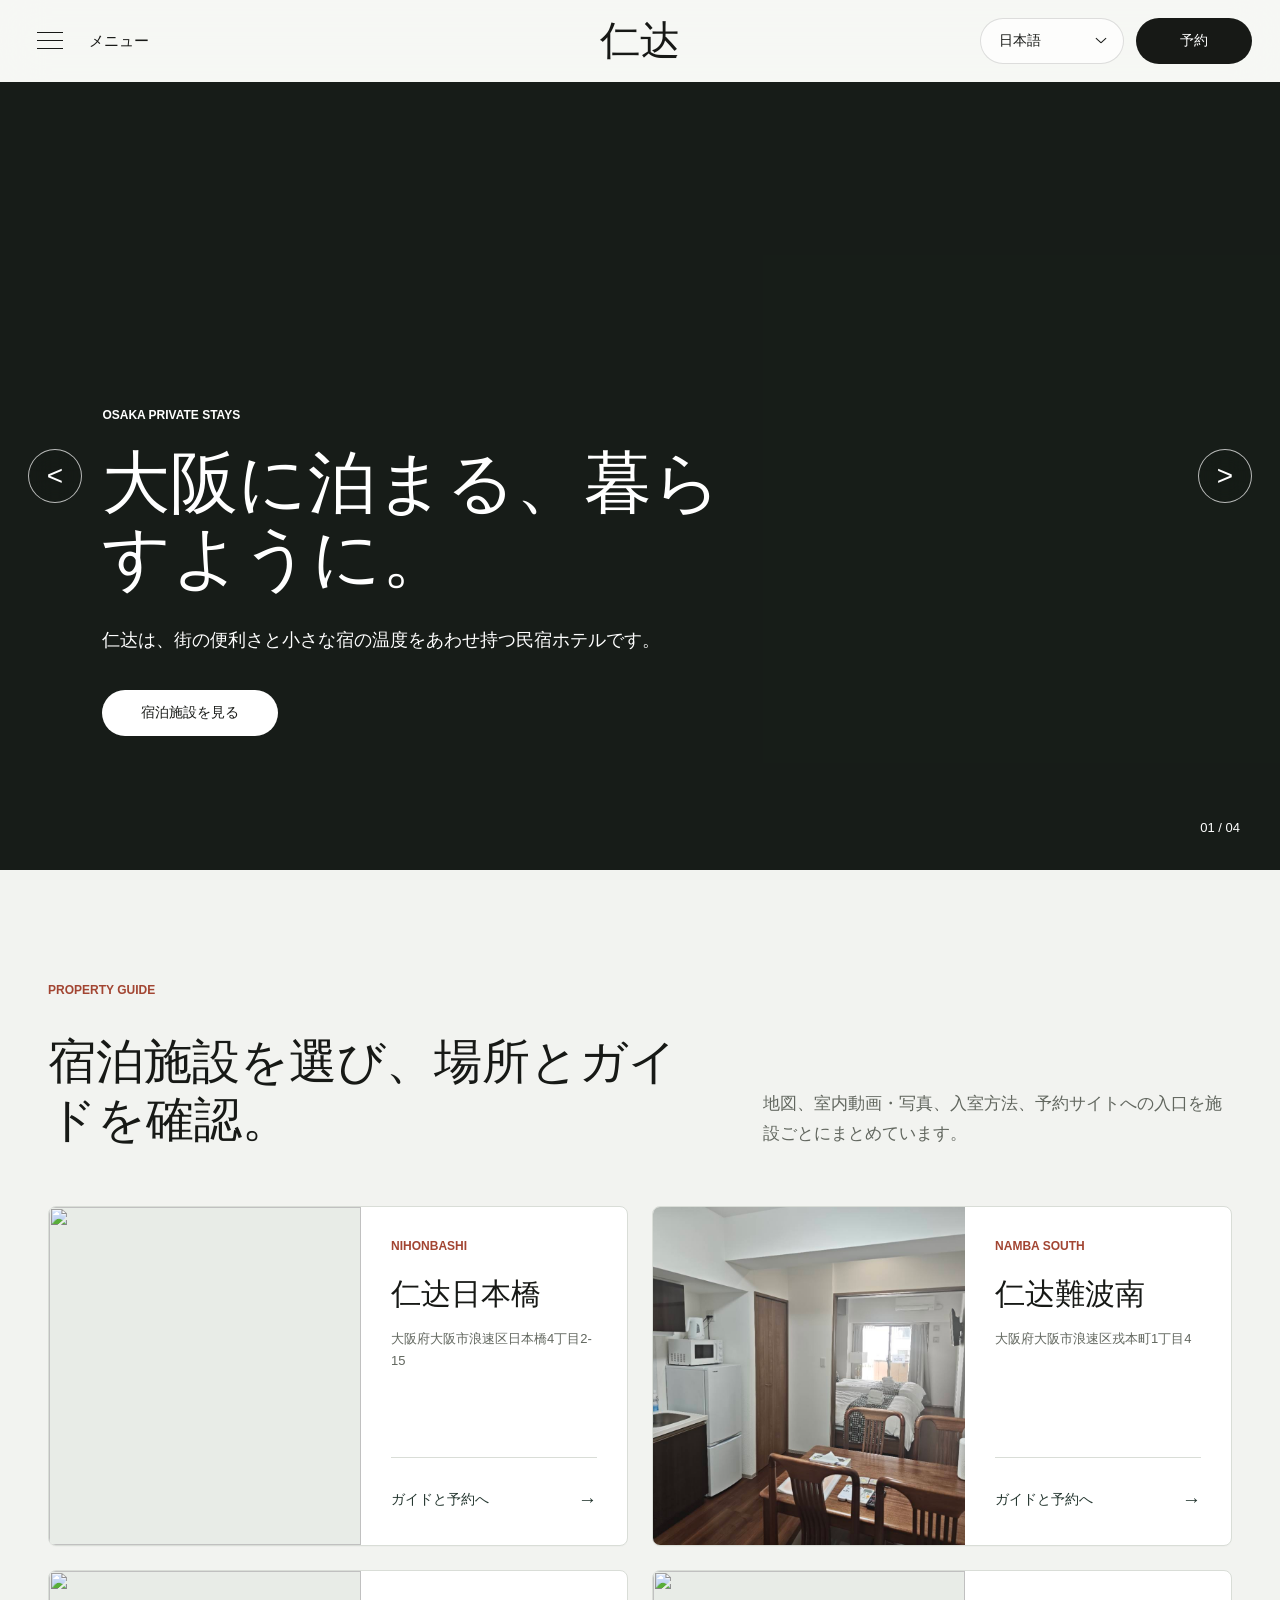
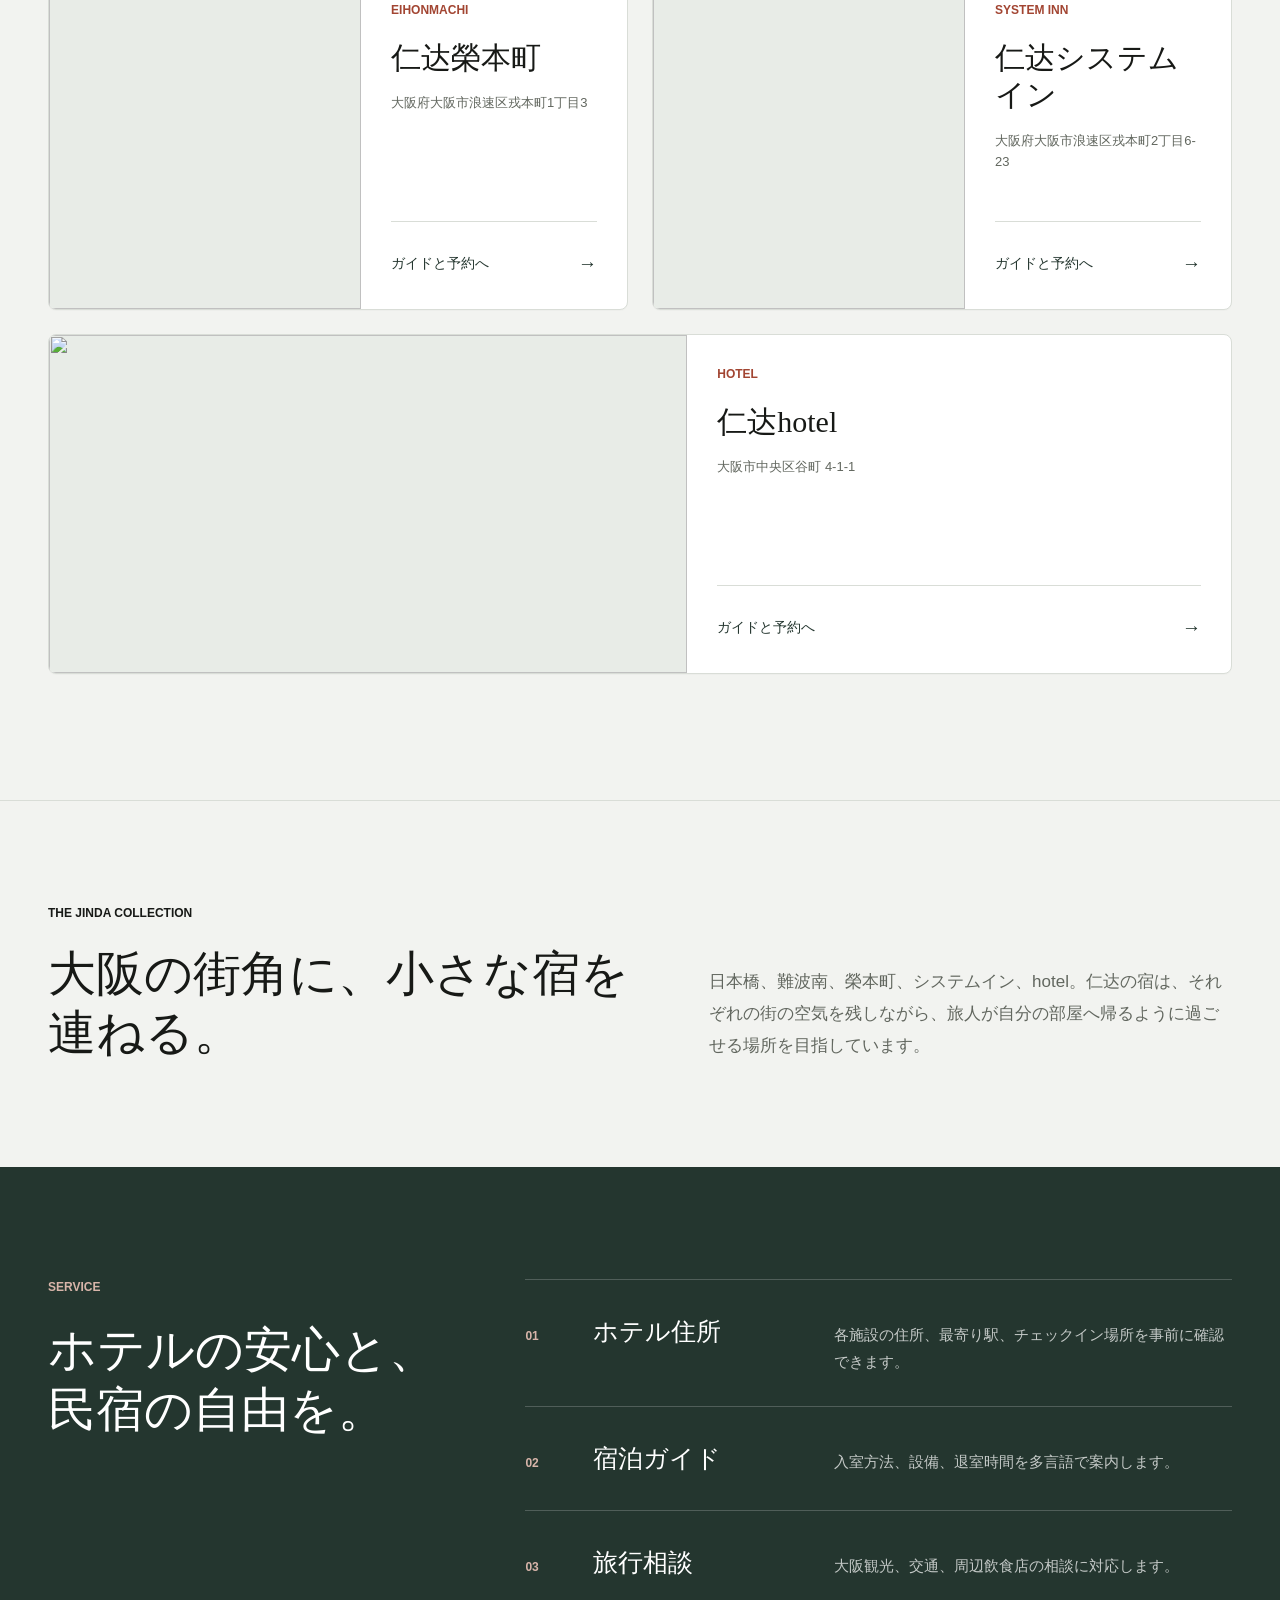
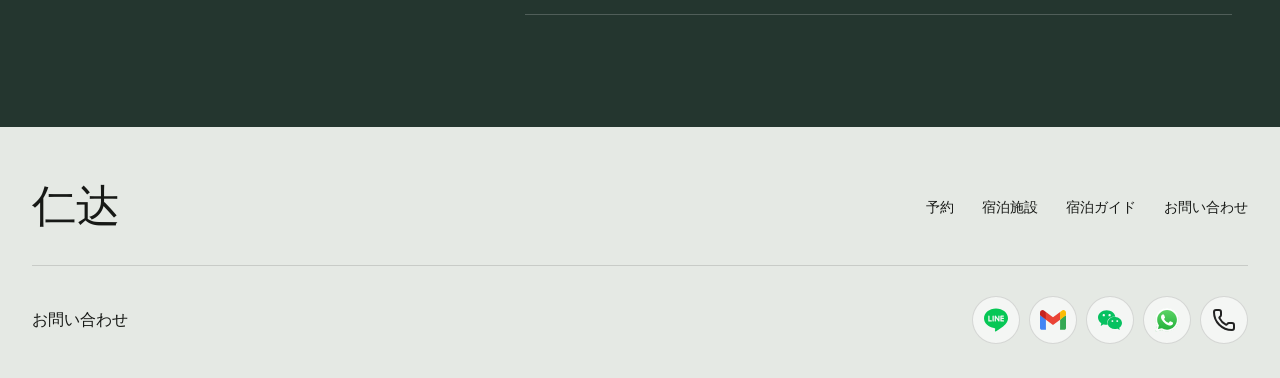
==== commit 079540bf: "新增仁达系统院物件" ====
--- a/index.html
+++ b/index.html
@@ -5,7 +5,7 @@
     <meta name="viewport" content="width=device-width, initial-scale=1" />
     <title>仁达 | Osaka Private Stays</title>
     <meta name="description" content="仁达在大阪提供多处民宿酒店住宿，并以多语言整理位置、入住指南与预订入口。" />
-    <link rel="stylesheet" href="./styles.css?v=20260803a" />
+    <link rel="stylesheet" href="./styles.css?v=20260821e" />
   </head>
   <body class="home-site">
     <header class="site-header">
@@ -169,7 +169,7 @@
       </div>
     </footer>
 
-    <script src="./hotel-data.js?v=20260803a"></script>
-    <script src="./script.js?v=20260803a"></script>
+    <script src="./hotel-data.js?v=20260821e"></script>
+    <script src="./script.js?v=20260821e"></script>
   </body>
 </html>
--- a/styles.css
+++ b/styles.css
@@ -517,6 +517,30 @@
   font-weight: 580;
 }
 
+html[lang="zh-CN"] {
+  font-family:
+    "Noto Sans SC", "Noto Sans CJK SC", "Source Han Sans SC", "PingFang SC",
+    "Microsoft YaHei UI", "Microsoft YaHei", "Segoe UI", Arial, sans-serif;
+}
+
+html[lang="zh-CN"] .drawer-nav a,
+html[lang="zh-CN"] .hero-copy h1,
+html[lang="zh-CN"] .intro-section h2,
+html[lang="zh-CN"] .property-entry-head h2,
+html[lang="zh-CN"] .service-copy h2,
+html[lang="zh-CN"] .guide-hero h1,
+html[lang="zh-CN"] .guide-panel h2,
+html[lang="zh-CN"] .rooms-hero h1,
+html[lang="zh-CN"] .section-heading h2,
+html[lang="zh-CN"] .room-card h3,
+html[lang="zh-CN"] .property-entry-copy strong,
+html[lang="zh-CN"] .service-list strong {
+  font-family:
+    "Noto Sans SC", "Noto Sans CJK SC", "Source Han Sans SC", "PingFang SC",
+    "Microsoft YaHei UI", "Microsoft YaHei", "Segoe UI", Arial, sans-serif;
+  font-weight: 500;
+}
+
 .hero-copy h1 {
   max-width: 640px;
   font-size: 68px;
@@ -633,6 +657,10 @@
   gap: 24px;
 }
 
+.property-entry-card:last-child:nth-child(odd) {
+  grid-column: 1 / -1;
+}
+
 .property-entry-card {
   display: grid;
   grid-template-columns: minmax(0, 1.08fr) minmax(250px, 0.92fr);
@@ -1015,6 +1043,7 @@
 }
 
 .guide-entry-demo[hidden],
+.demo-mode-switch[hidden],
 .demo-scene[hidden] {
   display: none;
 }
@@ -1611,6 +1640,471 @@
 
 .room-door-leaf.is-open {
   transform: rotateY(-28deg);
+}
+
+.mailbox-wall {
+  position: absolute;
+  inset: 0;
+  overflow: hidden;
+  background: #d7d5cf;
+}
+
+.mailbox-wall::after {
+  position: absolute;
+  right: 0;
+  bottom: 0;
+  left: 0;
+  height: 15%;
+  background: #bab9b4;
+  content: "";
+}
+
+.mailbox-sample-banner {
+  position: absolute;
+  z-index: 4;
+  top: 12px;
+  right: 6%;
+  left: 6%;
+  display: grid;
+  min-height: 40px;
+  grid-template-columns: auto minmax(0, 1fr);
+  gap: 10px;
+  align-items: center;
+  padding: 6px 12px;
+  border: 1px solid rgba(63, 69, 64, 0.18);
+  border-radius: 8px;
+  background: rgba(248, 249, 246, 0.92);
+  box-shadow: 0 7px 20px rgba(41, 45, 42, 0.11);
+  color: #39413b;
+}
+
+.mailbox-sample-banner span {
+  color: #76512f;
+  font-size: 9px;
+  font-weight: 800;
+  white-space: nowrap;
+}
+
+.mailbox-sample-banner strong {
+  min-width: 0;
+  font-size: 11px;
+  font-weight: 760;
+  line-height: 1.35;
+}
+
+.mailbox-cabinet {
+  position: absolute;
+  z-index: 2;
+  top: 64px;
+  right: 6%;
+  bottom: 82px;
+  left: 6%;
+  display: grid;
+  grid-template-columns: minmax(72px, 1fr) minmax(166px, 1.4fr) minmax(72px, 1fr);
+  grid-template-rows: repeat(2, minmax(0, 1fr));
+  gap: 7px;
+  padding: 8px;
+  border: 2px solid #7d817e;
+  border-radius: 4px;
+  background: #777b78;
+  box-shadow: 0 18px 35px rgba(34, 38, 35, 0.22);
+}
+
+.mailbox-neighbor {
+  position: relative;
+  min-width: 0;
+  border: 1px solid #7c807d;
+  border-radius: 2px;
+  background: #aaada9;
+  box-shadow: inset 0 1px 0 rgba(255, 255, 255, 0.35);
+}
+
+.mailbox-neighbor i {
+  position: absolute;
+  top: 17%;
+  right: 13%;
+  left: 13%;
+  height: 13px;
+  border: 2px solid #888d89;
+  background: #777c78;
+  box-shadow: inset 0 3px 4px rgba(0, 0, 0, 0.18);
+}
+
+.mailbox-neighbor b {
+  position: absolute;
+  right: 10px;
+  bottom: 9px;
+  color: #696e6a;
+  font-family: "Segoe UI", sans-serif;
+  font-size: 8px;
+}
+
+.mailbox-neighbor-a {
+  grid-column: 1;
+  grid-row: 1;
+}
+
+.mailbox-neighbor-b {
+  grid-column: 3;
+  grid-row: 1;
+}
+
+.mailbox-neighbor-c {
+  grid-column: 1;
+  grid-row: 2;
+}
+
+.mailbox-neighbor-d {
+  grid-column: 3;
+  grid-row: 2;
+}
+
+.mailbox-target {
+  position: relative;
+  z-index: 2;
+  grid-column: 2;
+  grid-row: 1 / span 2;
+  min-width: 0;
+  overflow: visible;
+  border: 1px solid #5f6460;
+  border-radius: 2px;
+  background: #4a4f4b;
+  perspective: 800px;
+}
+
+.mailbox-cavity {
+  position: absolute;
+  inset: 8px;
+  display: grid;
+  place-items: center;
+  overflow: hidden;
+  background: #252a27;
+  box-shadow: inset 0 10px 24px rgba(0, 0, 0, 0.5);
+}
+
+.mailbox-key-card {
+  display: grid;
+  width: 58px;
+  height: 86px;
+  opacity: 0;
+  place-items: center;
+  border-radius: 4px;
+  background: #efe6c9;
+  color: #5c533e;
+  font-family: "Segoe UI", sans-serif;
+  font-size: 9px;
+  transform: translateY(10px) scale(0.9);
+  transition: opacity 240ms ease, transform 420ms cubic-bezier(0.2, 0.8, 0.2, 1);
+}
+
+.mailbox-key-card i {
+  position: relative;
+  width: 14px;
+  height: 34px;
+  border: 4px solid #9f8e5f;
+  border-bottom: 0;
+  border-radius: 10px 10px 0 0;
+}
+
+.mailbox-key-card i::after {
+  position: absolute;
+  right: -9px;
+  bottom: -10px;
+  width: 15px;
+  height: 4px;
+  background: #9f8e5f;
+  box-shadow: 0 7px 0 #9f8e5f;
+  content: "";
+}
+
+.mailbox-door {
+  position: absolute;
+  z-index: 2;
+  inset: 0;
+  overflow: hidden;
+  border: 2px solid #8b908c;
+  border-radius: 2px;
+  background: #afb2ae;
+  box-shadow: inset 0 1px 0 rgba(255, 255, 255, 0.55), 0 7px 14px rgba(36, 40, 37, 0.18);
+  transform-origin: left center;
+  transform-style: preserve-3d;
+  transition: transform 680ms cubic-bezier(0.2, 0.78, 0.2, 1), box-shadow 680ms ease;
+}
+
+.mailbox-slot {
+  position: absolute;
+  top: 18px;
+  right: 12%;
+  left: 12%;
+  height: 22px;
+  border: 3px solid #858a86;
+  background: #737874;
+  box-shadow: inset 0 4px 6px rgba(0, 0, 0, 0.24);
+}
+
+.mailbox-number {
+  position: absolute;
+  top: 51px;
+  left: 50%;
+  color: #666b67;
+  font-family: "Segoe UI", sans-serif;
+  font-size: 9px;
+  font-weight: 800;
+  transform: translateX(-50%);
+}
+
+.mailbox-dial-shell {
+  position: absolute;
+  top: 72px;
+  left: 50%;
+  width: 122px;
+  height: 122px;
+  border: 7px solid #8e9490;
+  border-radius: 50%;
+  background: #707572;
+  box-shadow: 0 12px 18px rgba(30, 34, 31, 0.28), inset 0 0 0 2px #bdc2be;
+  transform: translateX(-50%);
+}
+
+.mailbox-index {
+  position: absolute;
+  z-index: 5;
+  top: -5px;
+  left: 50%;
+  width: 5px;
+  height: 16px;
+  border-radius: 2px;
+  background: #f8faf7;
+  box-shadow: 0 1px 3px rgba(0, 0, 0, 0.35);
+  content: "";
+  transform: translateX(-50%);
+  transition: background-color 180ms ease, box-shadow 180ms ease;
+}
+
+.mailbox-dial {
+  position: absolute;
+  inset: 3px;
+  border: 2px solid #1c211e;
+  border-radius: 50%;
+  background: #292e2b;
+  box-shadow: inset 0 0 0 4px #3c423e, inset 0 -8px 14px rgba(0, 0, 0, 0.25);
+  transition-property: transform;
+  transition-timing-function: cubic-bezier(0.18, 0.76, 0.2, 1);
+  will-change: transform;
+}
+
+.mailbox-dial-number {
+  position: absolute;
+  top: 50%;
+  left: 50%;
+  width: 18px;
+  height: 18px;
+  color: #f3f5f2;
+  font-family: "Segoe UI", sans-serif;
+  font-size: 11px;
+  font-weight: 750;
+  line-height: 18px;
+  text-align: center;
+  transform: translate(-50%, -50%) rotate(calc(var(--dial-index) * 36deg)) translateY(-42px);
+  transform-origin: center;
+}
+
+.mailbox-dial-center {
+  position: absolute;
+  top: 50%;
+  left: 50%;
+  display: grid;
+  width: 42px;
+  height: 42px;
+  place-items: center;
+  border: 3px solid #c29a4f;
+  border-radius: 50%;
+  background: #d8b268;
+  color: #4c3e27;
+  font-family: "Segoe UI", sans-serif;
+  font-size: 7px;
+  font-weight: 850;
+  transform: translate(-50%, -50%);
+}
+
+.mailbox-rotation-guide {
+  --guide-tone: #2e7b50;
+  position: absolute;
+  z-index: 7;
+  top: 111px;
+  left: -56px;
+  display: grid;
+  width: 44px;
+  height: 44px;
+  opacity: 0;
+  place-items: center;
+  border: 2px solid rgba(255, 255, 255, 0.88);
+  border-radius: 50%;
+  background: var(--guide-tone);
+  box-shadow: 0 7px 16px rgba(34, 52, 41, 0.24), inset 0 1px 0 rgba(255, 255, 255, 0.22);
+  color: #fff;
+  pointer-events: none;
+  transform: translateY(7px) scale(0.84);
+  transition: opacity 200ms ease, background-color 200ms ease, transform 300ms cubic-bezier(0.2, 0.8, 0.2, 1);
+}
+
+.mailbox-rotation-guide::after {
+  position: absolute;
+  top: 19px;
+  right: -12px;
+  width: 12px;
+  height: 2px;
+  border-radius: 2px;
+  background: var(--guide-tone);
+  content: "";
+}
+
+.mailbox-rotation-guide > span {
+  display: grid;
+  width: 100%;
+  height: 100%;
+  place-items: center;
+}
+
+.mailbox-rotation-guide > span::before {
+  font-family: "Segoe UI Symbol", "Arial Unicode MS", sans-serif;
+  font-size: 27px;
+  font-weight: 400;
+  line-height: 1;
+}
+
+.mailbox-rotation-guide.is-turning-left,
+.mailbox-rotation-guide.is-turning-right {
+  opacity: 1;
+  transform: translateY(0) scale(1);
+}
+
+.mailbox-rotation-guide.is-turning-left > span::before {
+  content: "↺";
+}
+
+.mailbox-rotation-guide.is-turning-right {
+  --guide-tone: #9b632c;
+  right: -56px;
+  left: auto;
+}
+
+.mailbox-rotation-guide.is-turning-right::after {
+  right: auto;
+  left: -12px;
+}
+
+.mailbox-rotation-guide.is-turning-right > span::before {
+  content: "↻";
+}
+
+.mailbox-rotation-guide.is-turning-left > span,
+.mailbox-rotation-guide.is-turning-right > span {
+  animation: mailbox-direction-pulse 760ms ease-in-out infinite;
+}
+
+.mailbox-rotation-guide.is-complete {
+  opacity: 0;
+  transform: translateY(-3px) scale(1.08);
+}
+
+@keyframes mailbox-direction-pulse {
+  0%,
+  100% {
+    opacity: 0.72;
+    transform: scale(0.96);
+  }
+
+  50% {
+    opacity: 1;
+    transform: scale(1.02);
+  }
+}
+
+.mailbox-target.is-unlocked .mailbox-index {
+  background: #7ec294;
+  box-shadow: 0 0 0 4px rgba(126, 194, 148, 0.22), 0 0 12px rgba(126, 194, 148, 0.72);
+}
+
+.mailbox-target.is-open .mailbox-door {
+  box-shadow: 13px 10px 22px rgba(27, 31, 28, 0.28);
+  transform: rotateY(-76deg);
+}
+
+.mailbox-target.is-open .mailbox-key-card {
+  opacity: 1;
+  transform: translateY(0) scale(1);
+}
+
+.mailbox-turn-status {
+  position: absolute;
+  z-index: 4;
+  right: 7%;
+  bottom: 17px;
+  left: 7%;
+  display: grid;
+  min-height: 48px;
+  grid-template-columns: 34px minmax(0, 1fr) auto;
+  gap: 11px;
+  align-items: center;
+  padding: 8px 13px;
+  border: 1px solid rgba(63, 69, 64, 0.18);
+  border-radius: 8px;
+  background: rgba(248, 249, 246, 0.9);
+  box-shadow: 0 8px 24px rgba(41, 45, 42, 0.14);
+}
+
+.mailbox-turn-arrow {
+  display: grid;
+  width: 32px;
+  height: 32px;
+  place-items: center;
+  border-radius: 50%;
+  background: #303732;
+  color: #fff;
+  font-family: "Segoe UI Symbol", sans-serif;
+  font-size: 19px;
+  transition: background-color 180ms ease, transform 180ms ease;
+}
+
+.mailbox-turn-status .demo-phase-label {
+  min-width: 0;
+  margin: 0;
+  color: #39413b;
+  font-size: 11px;
+  line-height: 1.35;
+  text-overflow: clip;
+  white-space: normal;
+}
+
+.mailbox-turn-status strong {
+  color: var(--forest);
+  font-family: "Segoe UI", sans-serif;
+  font-size: 13px;
+  font-variant-numeric: tabular-nums;
+}
+
+.mailbox-turn-status.is-turning-left .mailbox-turn-arrow {
+  background: #2e7b50;
+}
+
+.mailbox-turn-status.is-turning-right .mailbox-turn-arrow {
+  background: #805b32;
+}
+
+.mailbox-turn-status.is-aligned .mailbox-turn-arrow {
+  background: #33734a;
+  transform: scale(1.08);
+}
+
+.is-mailbox-demo .demo-code-note {
+  display: flex;
+  justify-content: flex-end;
+}
+
+.is-mailbox-demo #demoSampleLabel,
+.is-mailbox-demo #demoSampleCode {
+  display: none;
 }
 
 .demo-instructions {
@@ -1786,6 +2280,17 @@
   margin-top: 24px;
 }
 
+.guide-booking-notice {
+  margin: 22px 0 0;
+  padding: 18px 20px;
+  border: 1px solid var(--line);
+  border-radius: 8px;
+  background: var(--soft);
+  color: var(--muted);
+  font-size: 14px;
+  line-height: 1.75;
+}
+
 .guide-ota-links a,
 .ota-actions a {
   min-height: 50px;
@@ -1985,6 +2490,17 @@
   margin-top: 34px;
 }
 
+.room-empty-state {
+  grid-column: 1 / -1;
+  margin: 0;
+  padding: 28px 0;
+  border-top: 1px solid var(--line);
+  border-bottom: 1px solid var(--line);
+  color: var(--muted);
+  font-size: 16px;
+  line-height: 1.8;
+}
+
 .room-card {
   display: grid;
   grid-template-columns: minmax(0, 1fr) minmax(190px, 0.65fr);
@@ -2465,6 +2981,18 @@
     width: min(62%, 230px);
   }
 
+  .mailbox-cabinet {
+    grid-template-columns: minmax(48px, 0.75fr) minmax(145px, 1.8fr) minmax(48px, 0.75fr);
+    gap: 4px;
+    padding: 6px;
+  }
+
+  .mailbox-neighbor b {
+    right: 6px;
+    bottom: 7px;
+    font-size: 7px;
+  }
+
   .demo-instructions {
     padding: 22px 0 0;
     border-top: 1px solid var(--line);
@@ -2517,6 +3045,19 @@
 
   .room-card h3 {
     font-size: 28px;
+  }
+}
+
+@media (max-width: 360px) {
+  .is-mailbox-demo .demo-visual-wrap {
+    min-height: 430px;
+  }
+
+  .mailbox-cabinet {
+    top: 94px;
+    right: 4%;
+    left: 4%;
+    grid-template-columns: minmax(38px, 0.7fr) minmax(122px, 2fr) minmax(38px, 0.7fr);
   }
 }
 
